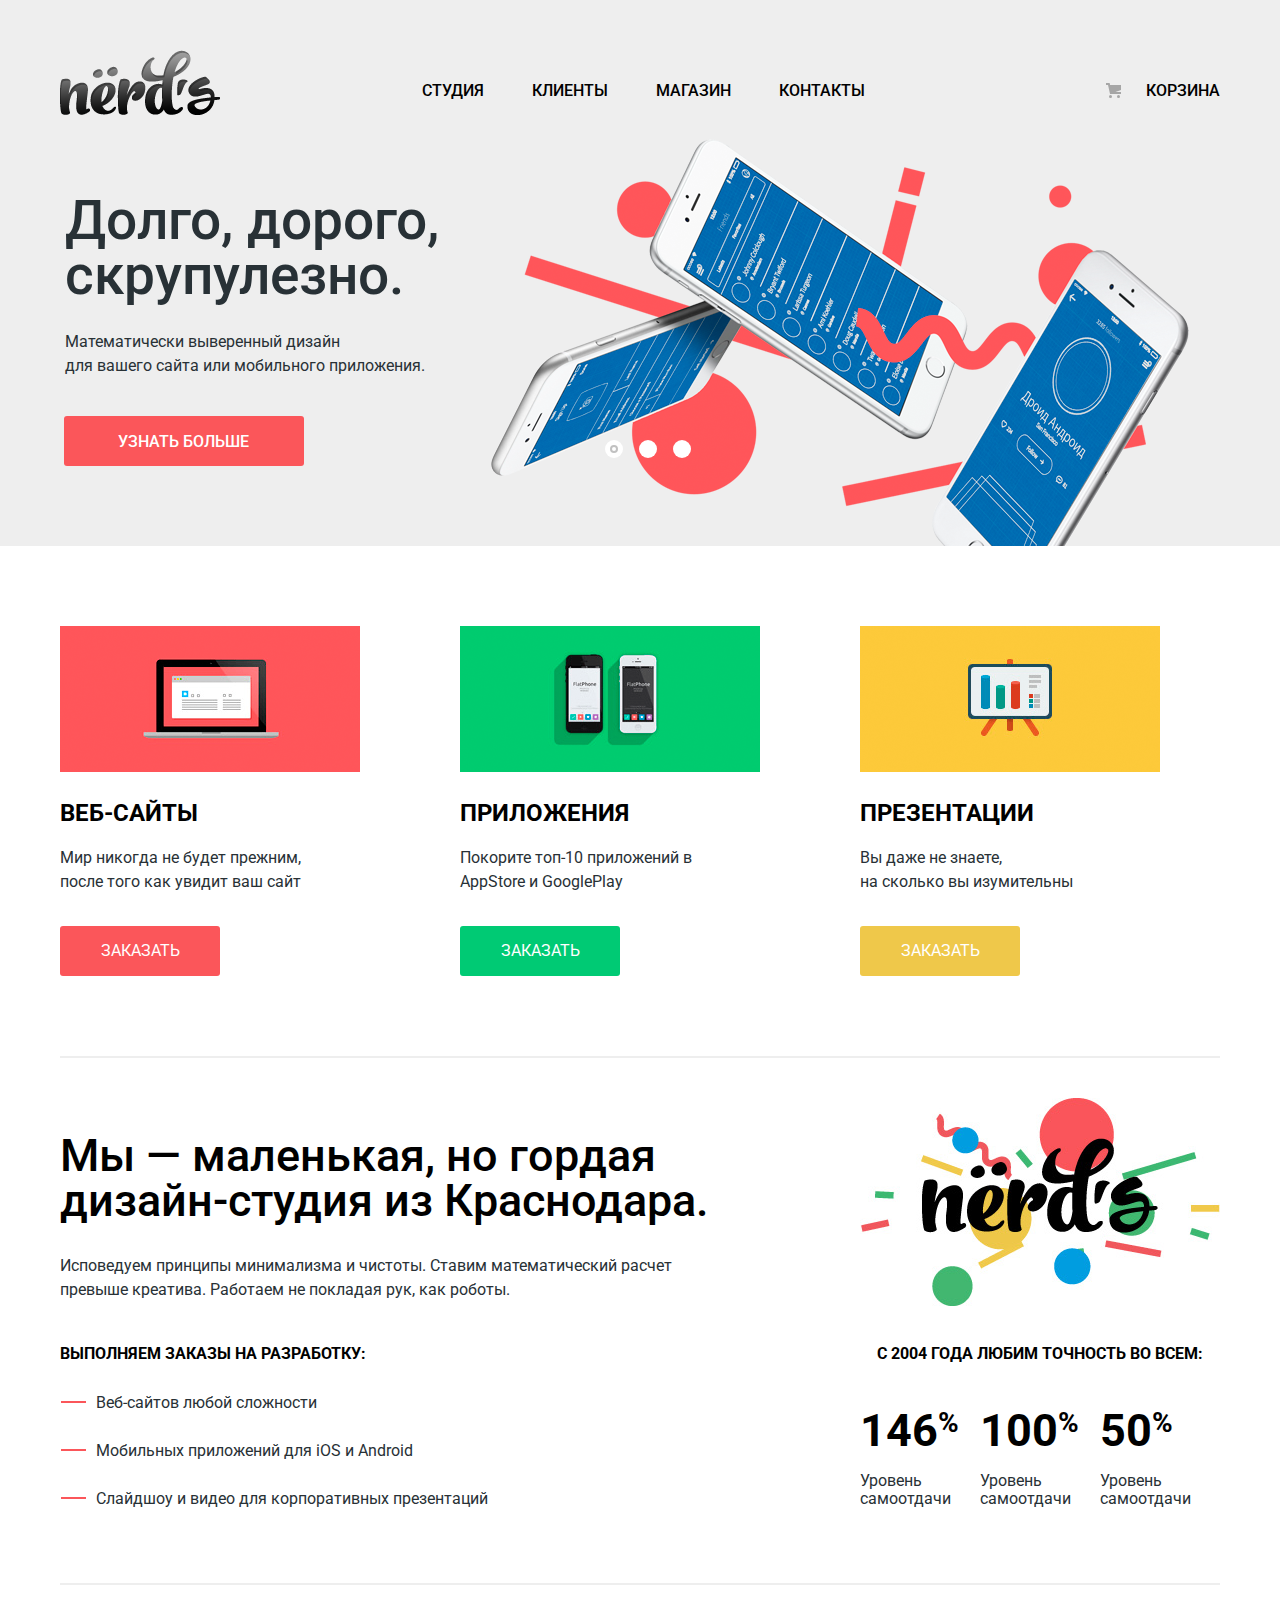
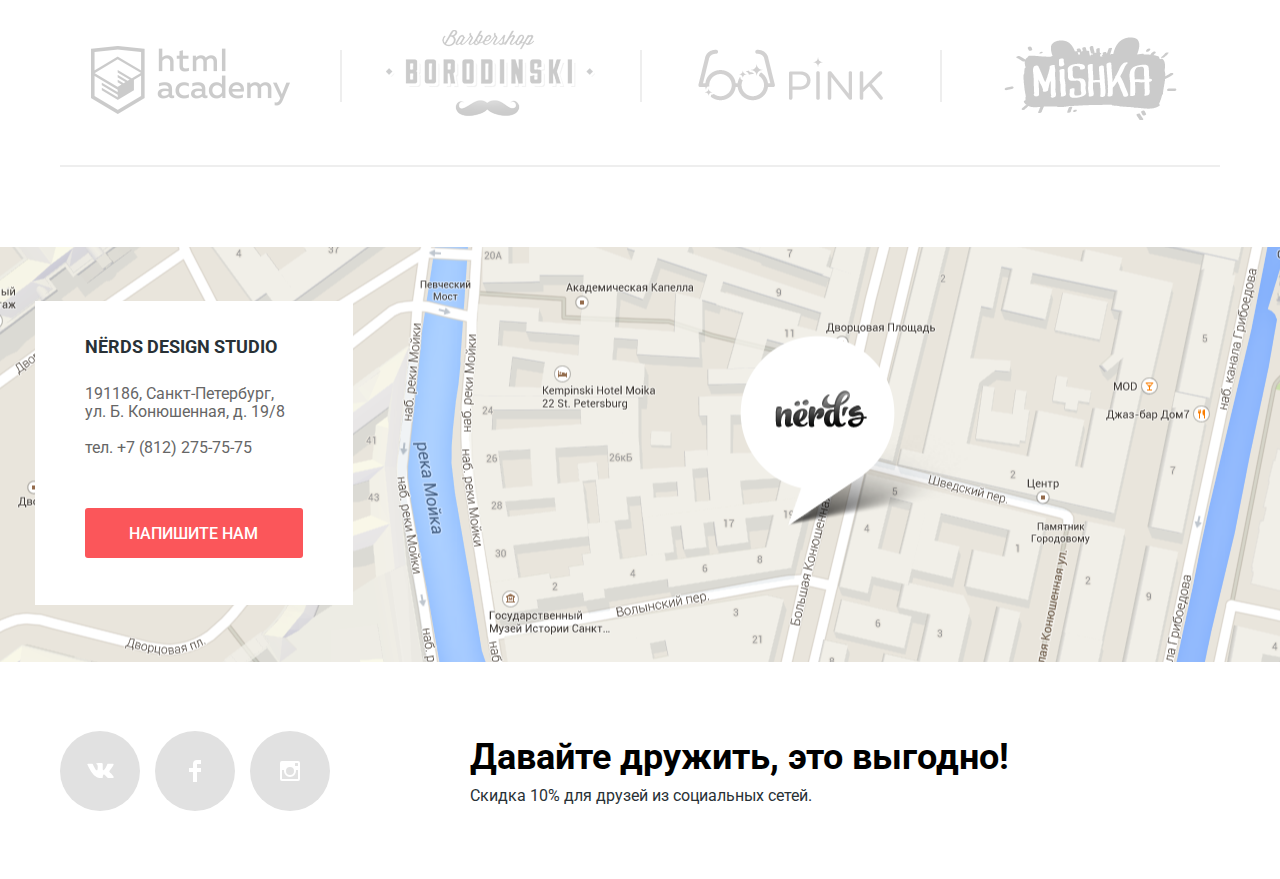
==== index.html @ 7fb4947f "Fix v32" ====
<!DOCTYPE html>
<html lang="ru">
	<head>
		<meta charset="utf-8">
		<title>HTML Academy: Проект Нёрдс</title>
		<link href="https://fonts.googleapis.com/css?family=Roboto:400,500,700" rel="stylesheet">
		<link rel="stylesheet" href="css/normalize.css">
		<link rel="stylesheet" href="css/styles.css">
	</head>
	<body>
	<header class="main-header">
		<div class="container">
			<nav class="main-navigation">
				<a class="logo" href="#">
					<img src="img/logo.png" width="160" height="65" alt="Логотип магазина Нёрдс">
				</a>
				<ul class="site-navigation">
					<li><a href="#">Студия</a></li>
					<li><a href="#">Клиенты</a></li>
					<li><a href="catalog.html">Магазин</a></li>
					<li><a href="#">Контакты</a></li>
				</ul>
				<ul class="user-navigation">
					<li class="cart-link">
						<a class="cart-link" href="cart.html">Корзина</a>
					</li>
				</ul>
			</nav>
			<div class="slider">
				<h2 class="visually-hidden">Преимущества</h2>
				<input class="visually-hidden product--1" type="radio" id="product-1" name="toggle" checked>
				<input class="visually-hidden product--2" type="radio" id="product-2" name="toggle">
				<input class="visually-hidden product--3" type="radio" id="product-3" name="toggle">
				<div class="slider-controls">
					<label class="slider-controls-item slider-controls-item--1" for="product-1">Первый</label>
					<label class="slider-controls-item slider-controls-item--2" for="product-2">Второй</label>
					<label class="slider-controls-item slider-controls-item--3" for="product-3">Третий</label>
				</div>
				<ul class="slider-list">
					<li class="slider-item">
						<h3>Долго, дорого,<br> скрупулезно.</h3>
						<p>Математически выверенный дизайн<br> для вашего сайта или мобильного приложения.</p>
						<a class="slider-item-button" href="#">Узнать больше</a>
					</li>
					<li class="slider-item">
						<h3>Любим математику как никто другой</h3>
						<p>Никакого креатива, только математические формулы для расчета идеальных пропорций.</p>
						<a class="slider-item-button" href="#">Узнать больше</a>
					</li>
					<li class="slider-item">
						<h3>Только ночь,<br> только хардкор</h3>
						<p>Работать днем, как все? Мы против этого.<br> Ближе к полуночи работа только начинается.</p>
						<a class="slider-item-button" href="#">Узнать больше</a>
					</li>
				</ul>  
			</div>
		</div>
	</header>
	<main>
		<div class="features">
			<div class="container">
				<div class="features-list">
					<img src="img/illustration-1.png" width="300" height="146" alt="Веб-Сайты">
					<h3>Веб-Сайты</h3>
					<p>Мир никогда не будет прежним,<br>после того как увидит ваш сайт</p>
					<button class="web-site-button">Заказать</button>
				</div>
				<div class="features-list">
					<img src="img/illustration-2.png" width="300" height="146" alt="Приложения">
					<h3>Приложения</h3>
					<p>Покорите топ-10 приложений в<br>AppStore и GooglePlay</p>
					<button class="application-button">Заказать</button>
				</div>
				<div class="features-list">
					<img src="img/illustration-3.png" width="300" height="146" alt="Презентации">
					<h3>Презентации</h3>
					<p>Вы даже не знаете,<br>на сколько вы изумительны</p>
					<button class="presentation-button">Заказать</button>
				</div>
			</div>
		</div>
		<div class="studio">
			<div class="container">
				<div class="studio-features-list column-left">
					<h2 class="features-header">Мы 	&mdash; маленькая, но гордая дизайн-студия из Краснодара.</h2>
					<p>Исповедуем принципы минимализма и чистоты. Ставим математический расчет превыше креатива. Работаем не покладая рук, как роботы.</p>
					<h5>Выполняем заказы на разработку:</h5>
					<ul>
            <li>Веб-сайтов любой сложности</li>
            <li>Мобильных приложений для iOS и Android</li>
            <li>Слайдшоу и видео для корпоративных презентаций</li>
          </ul>
				</div>
				<div class="studio-features-list column-right">
					<img src="img/nerds-illustration.png" width="360" height="208" alt="Nerds">
					<b class="subtitle">С 2004 года любим точность во всем:</b>
					<div class="statistics">
						<div class="statistics-column">
							<span class="percent">146<sup>%</sup></span>
							<p>Уровень самоотдачи</p>
						</div>
						<div class="statistics-column">
							<span class="percent">100<sup>%</sup></span>
							<p>Уровень самоотдачи</p>
						</div>
						<div class="statistics-column">
							<span class="percent">50<sup>%</sup></span>
							<p>Уровень самоотдачи</p>
						</div>
					</div>
				</div>
				<div class="gallary-item">
					<a href="https://htmlacademy.ru/">
						<img src="img/htmlacademy.png" width="199" height="90" alt="HTML academy">
					</a>
					<a href="#">
						<img src="img/barbershop.png" width="209" height="90" alt="Barbershop">
					</a>
					<a href="#">
						<img src="img/pink.png" width="185" height="90" alt="Pink">
					</a>
					<a href="#">
						<img src="img/mishka.png" width="173" height="90" alt="Mishka">
					</a>
				</div>
			</div>
		</div>
		<div class="contacts">
			<script type="text/javascript" charset="utf-8" async src="https://api-maps.yandex.ru/services/constructor/1.0/js/?sid=lVzua_i5UKK4bSViqxrnRqokc0dyRSr1&amp;width=100%25&amp;height=415&amp;lang=ru_RU&amp;sourceType=constructor&amp;scroll=true"></script>
			<div class="contianer">
				<div class="contacts-info">
					<h2 class="visually-hidden">Наши Контакты</h2>
					<h4>NЁRDS DESIGN STUDIO</h4>
					<p>191186, Санкт-Петербург,<br>
					ул. Б. Конюшенная, д. 19/8</p>
					<p><a href="tel:78122757575">тел. +7 (812) 275-75-75</a></p>
					<button class="button-send">Напишите нам</button>
				</div>
			</div>
		</div>
	</main>
	<footer class="main-footer">
		<div class="container">
			<div class="social-block">
				<ul class="social-buttons">
					<li class="vkontakte">
						<a class="button" href="https://www.vk.com">
							<span class="visually-hidden">ВКонтакте</span>
							<svg xmlns="http://www.w3.org/2000/svg" width="27" height="15" viewBox="0 0 26.14 14.91">
								<path d="M26 13.47l-.09-.17a13.55 13.55 0 0 0-2.6-3q-.87-.83-1.1-1.12A1 1 0 0 1 22 8a10.27 10.27 0 0 1 1.22-1.78l.88-1.16q2.35-3.13 2-4L26 .94a.8.8 0 0 0-.4-.22 2.14 2.14 0 0 0-.87 0h-3.92a.51.51 0 0 0-.27 0h-.3a.6.6 0 0 0-.15.14.93.93 0 0 0-.14.24 22.22 22.22 0 0 1-1.46 3.06q-.5.84-.93 1.46a7 7 0 0 1-.71.91 4.94 4.94 0 0 1-.52.47q-.23.18-.35.15l-.23-.05a.9.9 0 0 1-.31-.33 1.49 1.49 0 0 1-.16-.53v-.55-.65-.57-1.12-1-.75a3.14 3.14 0 0 0 0-.62 2.12 2.12 0 0 0-.14-.44.73.73 0 0 0-.28-.33 1.57 1.57 0 0 0-.46-.18A9 9 0 0 0 12.57 0a8.93 8.93 0 0 0-3.25.33 1.83 1.83 0 0 0-.52.41q-.25.3-.07.33a1.67 1.67 0 0 1 1.16.59l.08.16a2.6 2.6 0 0 1 .19.63 6.32 6.32 0 0 1 .12 1 10.59 10.59 0 0 1 0 1.7q-.07.71-.13 1.1a2.21 2.21 0 0 1-.18.64 2.69 2.69 0 0 1-.16.3l-.07.07a1 1 0 0 1-.37.07.86.86 0 0 1-.46-.19 3.27 3.27 0 0 1-.56-.52 7 7 0 0 1-.66-.93q-.37-.6-.76-1.42l-.22-.39q-.2-.38-.56-1.11t-.62-1.43A.9.9 0 0 0 5.2.9h-.07a.93.93 0 0 0-.22-.16A1.44 1.44 0 0 0 4.6.65L.87.68A1 1 0 0 0 .1.94L0 1a.44.44 0 0 0 0 .22 1.08 1.08 0 0 0 .08.37Q.9 3.53 1.86 5.31t1.66 2.87Q4.23 9.27 5 10.24t1 1.24l.37.41.34.33a8.06 8.06 0 0 0 1 .78 16.34 16.34 0 0 0 1.4.9 7.6 7.6 0 0 0 1.79.72 6.19 6.19 0 0 0 2 .22h1.57a1.08 1.08 0 0 0 .72-.3l.05-.07a.9.9 0 0 0 .1-.25 1.38 1.38 0 0 0 0-.37 4.48 4.48 0 0 1 .09-1.05 2.77 2.77 0 0 1 .23-.71 1.74 1.74 0 0 1 .29-.4 1.19 1.19 0 0 1 .23-.2h.11a.86.86 0 0 1 .77.21 4.52 4.52 0 0 1 .83.79q.39.47.93 1.05a6.41 6.41 0 0 0 1 .87l.27.16a3.31 3.31 0 0 0 .71.3 1.53 1.53 0 0 0 .76.07l3.48-.05a1.58 1.58 0 0 0 .8-.17.68.68 0 0 0 .34-.37 1.06 1.06 0 0 0 0-.46 1.71 1.71 0 0 0-.1-.36z" fill="#fff">
								</path>
							</svg>
						</a>
					</li>
					<li class="facebook">
						<a class="button" href="https://www.facebook.com">
							<span class="visually-hidden">Фейсбук</span>
							<svg xmlns="http://www.w3.org/2000/svg" width="12" height="22" viewBox="0 0 12 22">
								<path fill="#FFF" d="M12 4V0H8a4 4 0 0 0-4 4v4H0v4h4v10h4V12h4V8H8V4h4z"/>
							</svg>
						</a>
					</li>
					<li class="instagram">
						<a class="button" href="https://www.instagram.com">
							<span class="visually-hidden">Instagram</span>
							<svg xmlns="http://www.w3.org/2000/svg" width="20" height="20" viewBox="0 0 20 20">
								<path d="M18 0H2a2 2 0 0 0-2 2v16a2 2 0 0 0 2 2h16a2 2 0 0 0 2-2V2a2 2 0 0 0-2-2zm-8 6a4 4 0 1 1-4 4 4 4 0 0 1 4-4zM2.5 18a.47.47 0 0 1-.5-.5V9h2.1a3.4 3.4 0 0 0-.1 1 6 6 0 1 0 12 0 3.4 3.4 0 0 0-.1-1H18v8.5a.47.47 0 0 1-.5.5zM18 4.5a.47.47 0 0 1-.5.5h-2a.47.47 0 0 1-.5-.5v-2a.47.47 0 0 1 .5-.5h2a.47.47 0 0 1 .5.5z" fill="#fff">
								</path>
							</svg>
						</a>
					</li>
				</ul>
				<div class="social-description">
					<p class="friendship">Давайте дружить, это выгодно!</p>
					<p class="discount">Скидка 10% для друзей из социальных сетей.</p>
				</div>
			</div>
		</div>	
	</footer>

	<div class="modal-post">
		<h2 class="modal-feedback-title">Напишите нам</h2>
		<form class="modal-post-form" method="post" action="#">
			<div class="modal-post-input">
				<label>
					<span class="modal-post-label">Ваше Имя:</span>
					<input type="text" id="username" name="username" placeholder="Имя Фамилия">
				</label>
			</div>
			<div class="modal-post-input">
				<label>
					<span class="modal-post-label">Ваш e-mail:</span>
					<input type="email" id="email" name="email" placeholder="email@example.com">
				</label>
			</div>
			<div class="modal-textarea">
				<label>
					<span class="modal-post-label">Текст письма:</span>
					<textarea name="massage" id="massage" cols="30" rows="10" placeholder="В свободной форме"></textarea>
				</label>
			</div>
			<input type="submit" name="button-send" class="button-send" value="Отправить">
		</form>
		<button class="modal-close" type="button" name="button-close-modal" title="Закрыть">Закрыть</button>
	</div>
	<script src="js/modal-post.js"></script>
	</body>
</html>
---- css/styles.css ----
/* Проект Нёрды */

* {
	padding: 0;
	margin: 0;
}

body {
	min-width: 1200px;
	padding: 0;
	
	font-size: 16px;
	line-height: 24px;
	color: #283136;
	font-weight: 400;
	font-family: 'Roboto', Verdana, sans-serif;
}

.container {
	width: 1160px;
	margin: 0 auto;
}

.clearfix::after {
	content:"";
	display:table;
	clear:both
}

/* HEADER */

.main-header {
	width: 100%;
	padding-top: 50px;
	background-color: #eeeeee;
}

.main-navigation {
	display:flex;
	justify-content: space-between;
	flex-wrap: wrap;
	margin: 0; 
}

.site-navigation {
	display: flex;
	list-style-type: none;
	padding: 0;
	margin: 26px 0 0 0;
	width: 440px;
	min-height: 13px;
}

.site-navigation li {
	display: inline-block;
  vertical-align: top;

  margin-right: 48px;
  padding: 0;
  padding-bottom: 3px;
  white-space: nowrap;
    
  position: relative;
}

.user-navigation {
	position: relative;
	list-style-type: none;
	max-width: 160px;
	padding: 0;
	margin: 26px 0 3px 0;
}

.site-navigation a,
.user-navigation a {
	padding:0;
	margin:0;
	text-decoration: none;
	text-transform: uppercase;
	font-size: 16px;
	line-height: 30px;
	font-weight: 500;
	color: black;
	display: block;
	height: 33px;
}

.user-navigation a {
	padding-left: 82px;
}

.user-navigation::before {
	content: "";
	width: 15px;
	height: 15px;
	position: absolute;
	background: url("../img/cart-icon.svg") no-repeat;
	top: 7px;
	left:42px;
}

.main-header img:hover {
	opacity: 0.8;
}

.main-header img:active {
	opacity: 0.3;
}

.site-navigation a:focus,
.user-navigation a:focus,
.site-navigation a:hover,
.user-navigation a:hover {
	color: #fb565a;
}
.site-navigation a:active,
.user-navigation a:active {
	text-decoration: none;
	color: #a6a6a6;
}
.menu-active.active a {
	border-bottom: 2px solid #fb565a;
}

/* HEADER END */

/* SLIDER */

a {
	text-decoration: none;
}

.visually-hidden {
	position: absolute;
	width: 1px;
	height: 1px;
	clip: rect(0, 0, 0, 0);
}

/*
.main-header {
	height: 50px;
}
*/

.slider {
	clear: both;
	width: 1160px;
	margin: 0 auto;
	position: relative;
}

.slider-controls {
	position: absolute;
	bottom: 96px;
	width: 240px;
	height: 18px;
	left: 50%;
	margin-left: -112px; /* В макете управление сделано ровно по центру, но если здесь выравнивать при помощи "margin-left: половина ширины", то оно не по центру получается. */
	text-align: center;
	z-index: 100;
	font-size: 0;
}

.slider-controls label {
	position: relative;
	display: inline-block;
	width: 18px;
	height: 18px;
	padding: 8px;
	
	border-radius: 50%;
	cursor: pointer;
}

.slider-controls label::after {
	content: "";
	position: absolute;
	top: 8px;
	left: 8px;
	z-index: 1;
	width: 18px;
	height: 18px;
	background: #ffffff;
	border-radius: 50%;
}

.slider-list {
	list-style: none;
}

.slider-item {
	width: 100%;
	height: 100%;
	display: none;
	margin: 0;
	padding: 0;
	padding-top: 48px;
}

.slider-item:nth-child(1) {
	background-image: url("../img/slide1.png");
	background-color: #eeeeee;
	background-repeat: no-repeat;
	background-position: 431px 17px;
}

.slider-item:nth-child(2) {
	background-image: url("../img/slide2.png");
	background-color: #eeeeee;
	background-repeat: no-repeat;
	background-position: 496px 0;
}

.slider-item:nth-child(3) {
	background-image: url("../img/slide3.png");
	background-color: #eeeeee;
	background-repeat: no-repeat;
	background-position: 401px 18px;
}

.product--1:checked ~ .slider-list .slider-item:nth-child(1) {
	display: block;
}

.product--2:checked ~ .slider-list .slider-item:nth-child(2) {
	display: block;
}

.product--3:checked ~ .slider-list .slider-item:nth-child(3) {
	display: block;
}

.product--1:checked ~ .slider-controls .slider-controls-item--1::before,
.product--2:checked ~ .slider-controls .slider-controls-item--2::before,
.product--3:checked ~ .slider-controls .slider-controls-item--3::before {
	content: "";
	position: absolute;
	left: 50%;
	top: 50%;
	z-index: 2;
	width: 4px;
	height: 4px;
	margin: -4px;
	background-color: inherit;
	border: 2px solid #c1c1c1;
	border-radius: 50%;
}

.slider-item h3 {
	max-width: 600px;
	min-height: 50px;
	margin: 0;
	padding-top: 23px;
	padding-left: 5px;
	font-size: 55px;
	line-height: 55px;
	font-weight: 500;
}

.slider-item p {
	max-width: 430px;
	margin: 0;
	padding-top: 27px;
	padding-left: 5px;
}

.slider-item-button {
	display: inline-block;
	margin-top: 38px;
	margin-left: 4px;
	margin-bottom: 80px;
	padding:17px 55px 15px 54px;
	border-radius: 3px;
	text-decoration: none;
	font-size: 16px;
	line-height: 18px;
	font-weight: 500;
	color: white;
	text-transform: uppercase;
	background-color: #fb565a;
}

.slider-item-button:hover,
.slider-item-button:focus {
	background-color: #e74246;
}

.slider-item-button:active {
	background-color: #d7373b;
	color: rgba(255, 255, 255, 0.3);
	box-shadow: 0 3px rgba(0, 0, 0, 0.1) inset;
}

/* SLIDER END */

/* CONTENT*/

.features {
	display: flex;
	margin-bottom: 40px;
	margin-top: 80px;
}

.features-header {
	margin-bottom: 31px;
		
	font-size: 45px;
	line-height: 45px;
	font-weight: 500;
	color: #000000;
}

.features .container {
	padding: 0;
	border-bottom: solid 2px #eeeeee;
}

.features-list {
	width: 300px;
	float: left;
	margin-right: 100px;
}

/* TEST */

.features-list:nth-child(3) {
	margin-right: 0;
}

.features-list img {
	margin-bottom: 19px;
}

.features-list h3 {
	padding: 0;
	margin: 0;
	text-transform: uppercase;
	color: #000000;
	font-size: 24px;
	line-height: 30px;
	margin-bottom: 18px;
}

.features-list p {
	margin-bottom: 31px;
}

.web-site-button {
	display: block;
	width: 160px;
	min-height: 50px;
	margin-top: 32px;
	margin-bottom: 80px;
	padding: 13px 0;
	font-size: 16px;
	line-height: 18px;
	color: #ffffff;
	text-transform: uppercase;
	text-align: center;
	text-decoration: none;
	background-color: #fb565a;
	border-radius: 3px;
	border: none;
}

.web-site-button,
.application-button,
.presentation-button {
	cursor: pointer;
}

.web-site-button:hover,
.web-site-button:focus {
	background-color: #e74246;
}

.web-site-button:active {
	background-color: #d7373b;
	color: rgba(255, 255, 255, 0.3);
	box-shadow: inset 0 3px 0 0 #c13135;
}

.application-button {
	display: block;
	width: 160px;
	min-height: 50px;
	margin-top: 32px;
	margin-bottom: 80px;
	padding: 13px 0;
	font-size: 16px;
	line-height: 18px;
	color: #ffffff;
	text-transform: uppercase;
	text-align: center;
	text-decoration: none;
	background-color: #00ca74;
	border-radius: 3px;
	border: none;
}

.application-button:hover,
.application-button:focus {
	background-color:#00bc6c;
}

.application-button:active {
	background-color: #00aa62;
	box-shadow: inset 0 3px 0 0 #009958;
}

.presentation-button {
	display: block;
	width: 160px;
	min-height: 50px;
	margin-top: 32px;
	margin-bottom: 80px;
	padding: 13px 0;
	font-size: 16px;
	line-height: 18px;
	color: #ffffff;
	text-transform: uppercase;
	text-align: center;
	text-decoration: none;
	background-color: #efc84a;
	border-radius: 3px;
	border: none;
}

.presentation-button:hover,
.presentation-button:focus {
	background-color: #eab534;
}

.presentation-button:active {
	background-color: #e5a722;
	box-shadow: inset 0 3px 0 0 #ce961f;
}

/* TABLE CONTENT */

.column-left {
	width: 700px;
	float: left;
	margin-top: 35px;
}

.column-right {
	width: 360px;
	float: right;
	margin-bottom: 75px;
	min-height: 410px;
}

.column-left p {
	width: 680px;
}

.studio-features-list p {
	margin-bottom: 40px;
}

.studio-features-list h5 {
	margin-bottom: 25px;
	font-weight: bold;
	text-transform: uppercase;
	font-size: 16px;
	line-height: 24px;
	color: #000000;
}

.studio-features-list ul {
	list-style: none;
	margin: 0;
	padding: 0;
}

.studio-features-list li {
	padding-left: 36px;
	margin-bottom: 24px;
		
	position: relative;
}

.studio-features-list li:last-child {
	margin-bottom: 0;
}

.studio-features-list li::before {
	content: "";
	width: 25px;
	height: 2px;
	background-color: #fb565a;

	position: absolute;
	top: 10px;
	left: 1px;
}

.studio-features-list img {
	margin-bottom: 29px;
}

.statistics-column {
	float: left;
	width: 100px;
	margin-right: 20px;
}

.statistics-column:last-child {
	width: 105px;
	margin-right: 0px;
}

.gallary-content {
	display: flex;
	justify-content: space-between;
	align-items: flex-start;
	margin: 0;
	padding: 0;
	padding-right: 43px;
	padding-left: 31px;
	border-bottom: 2px solid #eeeeee;
	margin-bottom: 80px;
}

.studio-features-list .subtitle {
	display: block;
	text-align: center;
		
	font-weight: 700;
	text-transform: uppercase;
	margin-bottom: 30px;
	color: #000000;
}

.studio-features-list .percent {
	font-size: 45px;
	line-height: 70px;
	font-weight: 700;
	color: #000000;
}

.percent sup {
	font-size: 28px;
	line-height: 30px;
}

.gallary-item {
	margin: 0;
	font-size: 0;
	position: relative;
}

.statistics-column p {
	margin: 0;
	margin-top: 6px;
	line-height: 18px;
}

.gallary-item {
  clear: both;
  margin-bottom: 80px;
  border-top: solid 2px #eeeeee;
  border-bottom: solid 2px #eeeeee;
  font-size: 0;
	
  position: relative;
}

.gallary-item a {
  display: inline-block;
  vertical-align: middle;

  width: 100%;
  max-width: 260px;
  margin: 0 20px;

  line-height: 180px;
  text-align: center;
	
  position: relative;
}

.gallary-item img {
  vertical-align: middle;
  opacity: 0.2;
  cursor: pointer;
}

.gallary-item img:hover {
  opacity: 1;
}

.gallary-item img:active {
  opacity: 0.1;
}

.gallary-item a:first-child {
  margin-left: 0
}

.gallary-item a:last-child {
  margin-right: 0
}

.gallary-item a::after {
  content: "";
  width: 2px;
  height: 52px;
  background-color: #eeeeee;

  position: absolute;
  top: 65px;
  left: 280px;
}

.gallary-item a:last-child::after {
  display: none;
}


/* CONTENT END */

/* FOOTER */

.contacts {
	display: flex;
	flex-direction: column;
	align-items: center;
	position: relative;
	height: 415px;
	background: url("../img/map-marker.png");
	background-color: #edebe4;
	background-repeat: no-repeat;
	background-position: center;
}

.contacts-info {
	position: absolute;
	background-color: white;
	top: 54px;
	left: 35px;
	padding-left: 50px;
	padding-top: 31px;
	padding-right: 50px;
}

.contacts-info h4 {
	margin: 0;
  margin-bottom: 23px;
  padding: 0;
  font-size: 18px;
  line-height: 30px;
  font-weight: 700;
  text-transform: uppercase;
}

.contacts-info p {
  line-height: 18px;
  color: #666666;
	
  margin: 0;
  margin-bottom: 18px;
	padding: 0;
	text-decoration: none;
}

.contacts-info a {
	text-decoration: none;
	color: #666666;
}

.button-send {
	display: inline-block;
	padding-left: 44px;
	padding-right: 45px;
	margin-top: 33px;
	padding-top: 17px;
	padding-bottom: 15px;
	margin-bottom: 47px;
	border-radius: 3px;
	border: 0;
	text-decoration: none;
	font-size: 16px;
	line-height: 18px;
	font-weight: 500;
	color: white;
	text-transform: uppercase;
	background-color: #fb565a;
	cursor: pointer;
}

.contacts-info .button-send:hover {
	background-color: #e74246;
}

.social-block {
	display: flex;
	align-items: center;
	width: 1160px;
	min-height: 217px;
}

.social-buttons {
	display: flex;
	justify-content: space-between;
	list-style-type: none;
	width: 270px;
	padding: 0;
	margin: 0;
}

.vkontakte,
.facebook,
.instagram {
	width: 80px;
	height: 80px;
}

.vkontakte a:hover,
.facebook a:hover,
.instagram a:hover {
	background-color: #fb565a;
}

.social-buttons a {
	display: flex;
	align-items: center;
	justify-content: center;
	padding: 0;
	margin: 0;
	width: 80px;
	height: 80px;
	margin-right: 14px;
	background-color: #e1e1e1;
	border-radius: 50%;
}

.social-description {
	margin-left: 140px;
}

.social-button:active li {
	opacity: 0.3;
}

.friendship {
	margin: 0;
	margin-top: 5px;
	font-size: 36px;
	line-height: 36px;
	font-weight: 700;
	color:black;
}

.discount {
	margin-top: 10px;
	line-height: 22px;
}

/* FOOTER END */

/* CTALOG */

.header {
	display: flex;
	justify-content: center;
	width: 100%;
	background-color: #eeeeee;
}

.header h1 {
	display: block;
	background-color: #eeeeee;
	font-size: 55px;
	font-weight: 500;
	line-height: 55px;
	color: black;
	margin-top: 71px;
	margin-bottom: 108px;
	padding: 0;
	width: 960px;
	text-align: center;
}

.catalog-columns {
	display: flex;
	justify-content: space-between;
}

.filters {
	margin: 0;
	padding: 0;
}

.filters legend {
	font-size: 18px;
	line-height: 30px;
	text-transform: uppercase;
	font-weight: 700;
}

.filters ul {
	padding: 0;
	margin: 0;
	list-style: none;
	line-height: 20px;
}

.filter-item {
	margin: 0;
	padding: 0;
	border: none;
	width: 260px;
	margin-top: 60px;
	margin-bottom: 62px; 
}

.range-filter {
	width: 260px;
	margin-top: 57px;
}

.range-controls {
	position: relative;
	height: 41px;
	margin-bottom: 15px;
	padding-top: 39px;
	padding-right: 20px;
	padding-left: 20px;
	background-color: #f1f1f1;
	border-radius: 5px;
}

.range-controls .scale {
	height: 2px;
	background: #d7dcde;
}

.range-controls .bar {
	width: 70%;
	height: 2px;
	background: #00ca74;
}

.range-controls .toggle {
	position: absolute;
	top: 31px;
	left: 0;
	width: 4px;
	height: 4px;
	padding: 0;
	border: 8px solid #ffffff;
	background-color: #ababab;
	box-shadow: 0 2px 1px 0 #cfcfcf;
	border-radius: 50%;
	cursor: pointer;
}

.range-controls .toggle-min {
	left: 18px;
}

.range-controls .toggle-max {
	left: 160px;
}

.price-controls {
	font-size: 0;
}

.price-controls label {
	display: inline-block;
	width: 50%;
	font-size: 16px;
	text-transform: uppercase;
}

.price-controls input {
	width: 60px;
	padding: 8px 10px;
	margin-left: 10px;
	font-family: Roboto, Arial, sans-serif;
	font-size: 16px;
	text-align: center;
	color: #283136;
	border: none;
	border-radius: 5px;
	background: #f1f1f1;
}

.max-price {
	text-align: right;
}

/* FILTERS */

.filter-fieldset {
	border: 0;
}

.filter-fieldset li:last-of-type {
	margin-bottom: 41px;
}

.filter-fieldset ul {
	padding: 0;
	margin: 0;
}

.filter-fieldset li {
	display: block;
	color: #283136;
	font-size: 16px;
	line-height: 20px;
	margin-top: 15px;
	padding-bottom: 5px;
	position: relative;
}

.filter-fieldset label {
	padding-left: 38px;
	cursor: pointer;
}

.filter-fieldset label::before,
.filter-fieldset label::after {
	opacity: 0.4;
}

.filter-input-radio + label::before {
	content: "";
	position: absolute;
	width: 25px;
	height: 25px;
	background: url(../img/radio-off.svg) no-repeat;
	left: 0px;
	top: 0px;
}
.filter-input-radio:checked + label::after {
	content: "";
	position: absolute;
	width: 25px;
	height: 25px;
	background: url(../img/radio-on.svg) no-repeat;
	left: 0px;
}

.filter-input-checkbox + label::before {
	content: "";
	position: absolute;
	width: 25px;
	height: 25px;
	background: url(../img/checkbox-off.svg) no-repeat;
	left: 0px;
	top: 0px;
}
.filter-input-checkbox:checked + label::after {
	content: "";
	position: absolute;
	width: 25px;
	height: 25px;
	background: url(../img/checkbox-on.svg) no-repeat;
	left: 0px;
	top: 0px;
}

.filter-input-checkbox:focus + label,
.filter-input-radio:focus + label,
.filter-input-checkbox:focus + label::before,
.filter-input-radio:focus + label::before,
.filter-input-checkbox:focus + label::after,
.filter-input-radio:focus + label::after,
.filter-fieldset label:hover,
.filter-fieldset label:hover::before,
.filter-fieldset label:hover::after {
	opacity: 1;
	color: black;
}
.checkbox-button:disabled + label,
.checkbox-button:disabled + label::before,
.checkbox-button:disabled+label::after,
.radio-button:disabled + label,
.radio-button:disabled + label::before,
.radio-button:disabled + label::after {
	opacity: 0.3;
}

.filter-descending::before {
	content: "";
	position: absolute;
	width: 15px;
	height: 15px;
	top: 5px;
	background: url(../img/icon-down-dir.svg) no-repeat;
}

.form-btn {
	display: inline-block;
	margin: 0;
	padding: 0;
	width: 260px;
	height: 50px;
	margin-left: 15px; 
	font-size: 16px;
	line-height: 18px;
	font-weight: 500;
	text-transform: uppercase;
	background-color: #eeeeee;
	box-shadow: none;
	color: black;
	border: none;
	cursor: pointer; 
}

.form-btn:hover,
.form-btn:focus {
	background-color: #dfdfdf
}

.filter {
	width: 360px;
	display:flex;
	margin: 0;
	padding: 0;
	list-style-type: none;
	margin-top: -2px;
}

.sort-filter {
	font-size: 18px;
	line-height: 18px;
	font-weight: 700;
	color: black;
	text-transform: uppercase;
	padding: 0;
	margin:0;
}

.filter a {
	color:black;
	text-decoration: none;
	font-size: 14px;
	line-height: 18px;
	text-transform: uppercase;
	opacity: 0.3;
}

.filter li {
	margin-right: 25px;
}

.filter .filter-descending {
	margin-right: 15px;
	margin-left: 25px;
}

.filter .filter-ascending {
	margin-right: 0;
}

.filter a:hover,
.filter a:focus {
	opacity: 0.6;
}

.filter a:active,
.filter .active {
	opacity: 1;
}

.filters-block {
	display: flex;
	justify-content: space-between;
}

.sorting-switch-block {
	padding-left: 32px;
}

.sorting-switch {
	opacity: 0.2;
}

.sorting-switch:hover {
	opacity: 0.5;
}

.sorting-switch.current {
	opacity: 1.0;
}

.sorting-switch {
	padding-left: 15px;
}

/* CATALOG WRAPPER*/

.catalog-block {
	display: flex;
	justify-content: space-between;
}

.catalog-wrapper {
	display: flex;
	flex-direction: column;
	margin-top: 58px;
}

.catalog-item-list {
	display: flex;
	flex-wrap: wrap;
	padding: 0;
	margin: 0;
	width: 760px;
	justify-content: space-between;
	margin-bottom: 27px;
	margin-top: 53px;
}

.catalog-item {
	position: relative;
	margin: 0;
	padding: 0;
	margin-bottom: 60px;
	line-height: 0;
}

.catalog-item:nth-child(2n+1) {
	clear:both
}

.catalog-item::before {
	content: "";
	display: block;
	width: 360px;
	height: 40px;
	background: url(../img/browser.svg) no-repeat;
	opacity: 0.12;
}


.catalog-item:hover::before {
	opacity: 1;
}

.catalog-info {
	padding-top: 30px;
	background-color: #eee;
	text-align: center;
	position: absolute;
	bottom: 0;
	left: 0;
	width: 361px;
	min-height: 232px;
	display: none;
	opacity: 1;
}

.catalog-info h2 {
	display:inline-block;
	vertical-align:middle;
	padding:0;
	margin:0 0 15px;
	font-size:18px;
	line-height:30px;
	font-weight:700;
	text-transform:uppercase
}

.catalog-info a:first-child {
	text-decoration:none;
	color:#000
}

.catalog-info p {
	width:240px;
	margin:auto auto 32px;
	line-height:18px
}

.buy-item {
	display:inline-block;
	vertical-align:middle;
	width:200px;
	padding:16px 20px;
	margin-bottom:43px;
	border-radius:3px;
	background-color:#fb565a;
	font-size:16px;
	line-height:18px;
	ont-weight:500;
	color:#fff;
	text-align:center;
	text-transform:uppercase;
	text-decoration:none;
	box-sizing:border-box
}

.buy-item:hover {
	background-color: #e74246;
}
 
.catalog-item:hover .catalog-info {
	display:block
}

.catalog-info h3 {
	margin-bottom: 20px;
}

.pagination {
	display:flex;
	list-style-type: none;
	padding: 0;
	margin: 0;
	margin-bottom: 30px;
}

.pagination a {
	background-color: #eeeeee;
	color: black;
	font-size: 16px;
	line-height: 18px;
	font-weight: 500;
	text-transform: uppercase;
	border: none;
	box-shadow: none;
}

.pagination a:hover {
	background-color: #dfdfdf;
}

.pagination-list-item.active {
	color: black;
	font-size: 16px;
	line-height: 18px;
	font-weight: 500;
	width:44px;
	height: 44px;
	border: 3px solid #eeeeee;
}

.pagination-list-item a,
.pagination-list-item {
	display: flex;
	justify-content: center;
	align-items: center;
	width: 50px;
	height: 50px;
	border-radius: 3px;
	text-decoration: none;
	color: black;
	
}

.pagination-list-item {
	margin-right: 11px;
}

.pagination-item-text a {
	display: inline-flex;
	justify-content: center;
	align-items:center;
	margin-left: 155px;
	padding-left: 77px;
	padding-right: 77px;
	border-radius: 3px;
	text-decoration: none;
}

/* CATALOG END */


/* MODAL POPAP */

.modal-post {
	width: 760px;
	padding: 100px;
	padding-top: 67px;
	padding-bottom: 85px;
	background-color: #ffffff;
	color: #000000;
		
	box-shadow: 0 20px 40px 0 rgba(0, 0, 0, 0.75);
		
	position: fixed;
	z-index: 1000;
	bottom: 180px;
	left: 50%;
	margin-left: -480px;
		
	display: none;
}

.modal-close {
	width: 22px;
	height: 22px;
	padding: 0;
	margin: 0;
		
	border: 0;
	cursor: pointer;
		
	background-color: #ffffff;
	position: absolute;
	top: 78px;
	right: 90px;
		
	font-size: 0;
	opacity: 0.3;
	outline: none;
}

.modal-close::before,
.modal-close::after {
	content: "";
	width: 22px;
	height: 3px;
	background-color: #fb565a;
	border-radius: 1px;
		
	position: absolute;
	top: 10px;
	left: 0;
}

.modal-close::before {
	transform: rotate(45deg);
}

.modal-close::after {
	transform: rotate(-45deg);
}

.modal-close:hover {
	opacity: 1;
}

.modal-close:active {
	opacity: 0.1;
}

.modal-post h2 {
	font-size: 45px;
	line-height: 45px;
	font-weight: 500;
	margin: 0;
	margin-bottom: 40px;
		
	color: #000000;
}

.modal-post-form {
	font-size: 0;
}

.modal-post-input {
	display: inline-block;
	vertical-align: middle;
		
	margin-bottom: 33px;
}

.modal-post-input:first-child {
	margin-right: 40px;
}

.modal-textarea {
	margin: 0;
}

.modal-post-label {
	display: block;
	width: 160px;
	margin-bottom: 10px;
		
	font-size: 16px;
	line-height: 18px;
	font-weight: 700;
}

.modal-post-form input[type="text"],
.modal-post-form input[type="email"],
.modal-post-form textarea {
	font-size: 16px;
	line-height: 18px;
	font-weight: 400;
	color: rgba(68, 68, 68, 0.5);
	font-family: 'Roboto', Verdana, sans-serif;
		
	background-color: #ffffff;
	border-radius: 3px;
	border: 2px solid #d7dcde;
	outline: none;
		
	width: 100%;
	padding: 14px;
	box-sizing: border-box;
}

.modal-post-form textarea {
	resize: none;

	padding: 10px;
	padding-left: 14px;
	padding-bottom: 12px;
	vertical-align: top;
}

.modal-post-form input[type="text"],
.modal-post-form input[type="email"] {
	width: 360px;
}

.modal-post-form input[type="text"]:hover,
.modal-post-form input[type="email"]:hover,
.modal-post-form textarea:hover {
	border: 2px solid #b4b9bb;
}

.modal-post-form input[type="text"]:focus,
.modal-post-form input[type="email"]:focus,
.modal-post-form textarea:focus {
	border: 2px solid #000000;
	color: #000000;
}

.modal-post-form input[type="text"]:invalid,
.modal-post-form input[type="email"]:invalid,
.modal-post-form textarea:invalid {
	border: 2px solid #e74246;
	color: #e74246;
}

.modal-feedback-show {
  display: block;
  -webkit-animation: feedback-appear 0.5s;
  animation: feedback-appear 0.5s;
}

.modal-feedback-error {
  -webkit-animation: feedback-error 0.3s;
  animation: feedback-error 0.3s;
}

@-webkit-keyframes feedback-error {
		0%, 100% {
			-webkit-transform: none;
			transform: none;
		}
		20%, 60% {
			-webkit-transform: rotate(0.5deg);
			transform: rotate(0.5deg);
		}
		40%, 80% {
			-webkit-transform: rotate(-0.5deg);
			transform: rotate(-0.5deg);
		}
}

@keyframes feedback-error {
		0%, 100% {
			-webkit-transform: none;
			transform: none;
		}
		20%, 60% {
			-webkit-transform: rotate(0.5deg);
			transform: rotate(0.5deg);
		}
		40%, 80% {
			-webkit-transform: rotate(-0.5deg);
			transform: rotate(-0.5deg);
		}
}

@-webkit-keyframes feedback-appear {
		0% {
			-webkit-transform: scale(0);
			transform: scale(0);
		}
		100%{
			-webkit-transform: scale(1);
			transform: scale(1);
		}
}

@keyframes feedback-appear {
		0% {
			-webkit-transform: scale(0);
			transform: scale(0);
		}
		100%{
			-webkit-transform: scale(1);
			transform: scale(1);
		}
}

/* MODAL POPAP END */
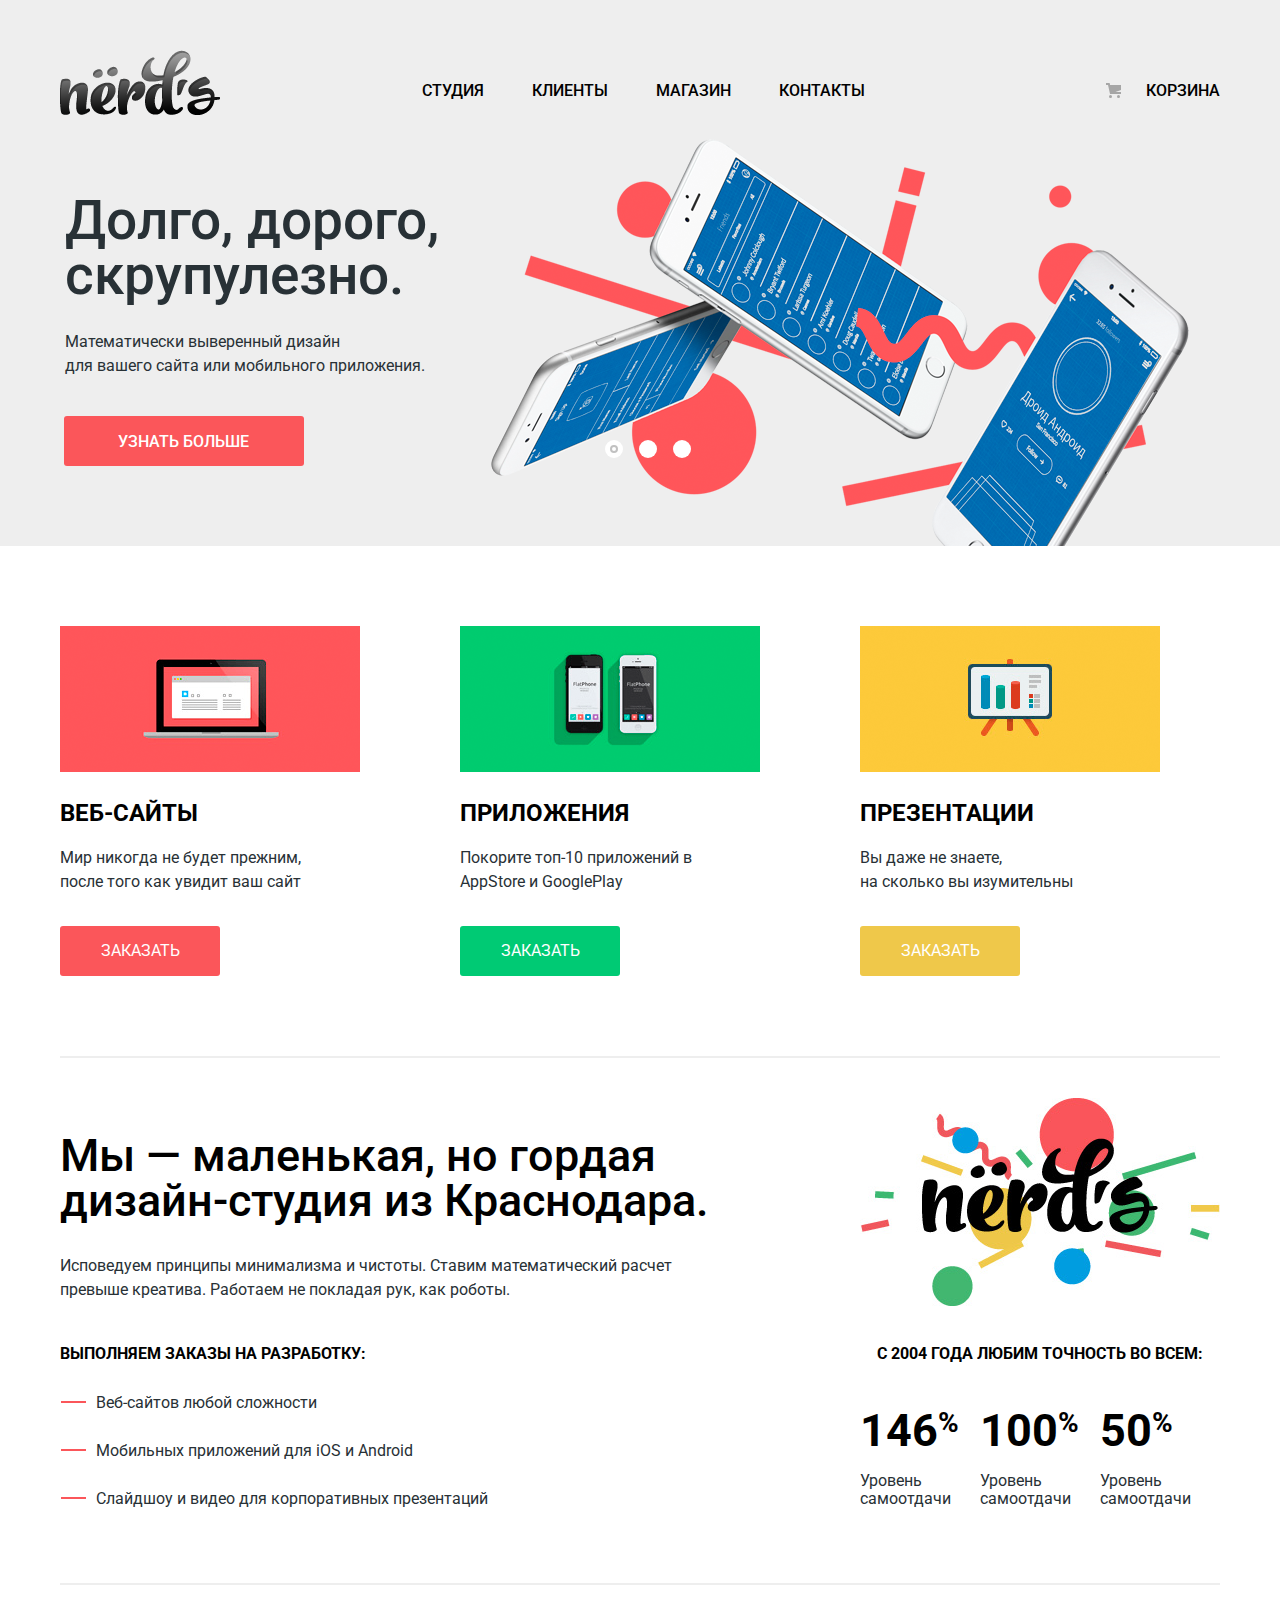
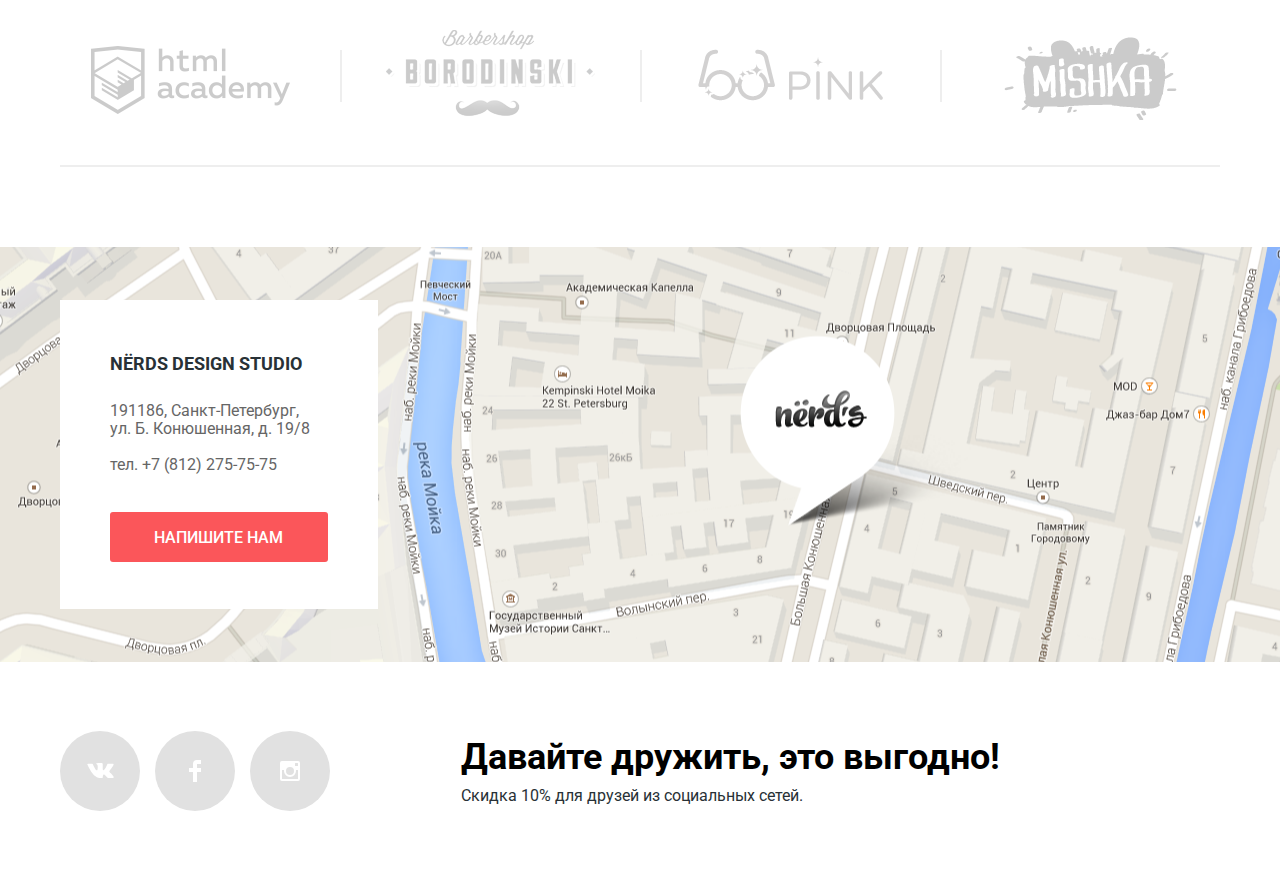
==== commit ec61eac4: "Fix v37" ====
--- a/index.html
+++ b/index.html
@@ -127,17 +127,19 @@
 		</div>
 		<div class="contacts">
 			<script type="text/javascript" charset="utf-8" async src="https://api-maps.yandex.ru/services/constructor/1.0/js/?sid=lVzua_i5UKK4bSViqxrnRqokc0dyRSr1&amp;width=100%25&amp;height=415&amp;lang=ru_RU&amp;sourceType=constructor&amp;scroll=true"></script>
-			<div class="contianer">
-				<div class="contacts-info">
-					<h2 class="visually-hidden">Наши Контакты</h2>
-					<h4>NЁRDS DESIGN STUDIO</h4>
-					<p>191186, Санкт-Петербург,<br>
-					ул. Б. Конюшенная, д. 19/8</p>
-					<p><a href="tel:78122757575">тел. +7 (812) 275-75-75</a></p>
-					<button class="button-send">Напишите нам</button>
-				</div>
-			</div>
-		</div>
+			<div class="contacts-inner">
+				<div class="container">
+					<div class="contacts-info">
+						<h2 class="visually-hidden">Наши Контакты</h2>
+						<h4>NЁRDS DESIGN STUDIO</h4>
+						<p>191186, Санкт-Петербург,<br>
+						ул. Б. Конюшенная, д. 19/8</p>
+						<p><a href="tel:78122757575">тел. +7 (812) 275-75-75</a></p>
+							<button class="button-send">Напишите нам</button>
+					</div>
+				</div>	
+			</div>
+		</div>	
 	</main>
 	<footer class="main-footer">
 		<div class="container">
@@ -203,6 +205,6 @@
 		</form>
 		<button class="modal-close" type="button" name="button-close-modal" title="Закрыть">Закрыть</button>
 	</div>
-	<script src="js/modal-post.js"></script>
+	<script src="js/modal-post.min.js"></script>
 	</body>
 </html>--- a/css/styles.css
+++ b/css/styles.css
@@ -18,6 +18,7 @@
 
 .container {
 	width: 1160px;
+	padding: 0 20px;
 	margin: 0 auto;
 }
 
@@ -53,14 +54,14 @@
 
 .site-navigation li {
 	display: inline-block;
-  vertical-align: top;
-
-  margin-right: 48px;
-  padding: 0;
-  padding-bottom: 3px;
-  white-space: nowrap;
-    
-  position: relative;
+	vertical-align: top;
+
+	margin-right: 48px;
+	padding: 0;
+	padding-bottom: 3px;
+	white-space: nowrap;
+	
+	position: relative;
 }
 
 .user-navigation {
@@ -406,6 +407,7 @@
 
 .application-button:active {
 	background-color: #00aa62;
+	color: rgba(255, 255, 255, 0.3);
 	box-shadow: inset 0 3px 0 0 #009958;
 }
 
@@ -434,6 +436,7 @@
 
 .presentation-button:active {
 	background-color: #e5a722;
+	color: rgba(255, 255, 255, 0.3);
 	box-shadow: inset 0 3px 0 0 #ce961f;
 }
 
@@ -559,64 +562,64 @@
 }
 
 .gallary-item {
-  clear: both;
-  margin-bottom: 80px;
-  border-top: solid 2px #eeeeee;
-  border-bottom: solid 2px #eeeeee;
-  font-size: 0;
+	clear: both;
+	margin-bottom: 80px;
+	border-top: solid 2px #eeeeee;
+	border-bottom: solid 2px #eeeeee;
+	font-size: 0;
 	
-  position: relative;
+	position: relative;
 }
 
 .gallary-item a {
-  display: inline-block;
-  vertical-align: middle;
-
-  width: 100%;
-  max-width: 260px;
-  margin: 0 20px;
-
-  line-height: 180px;
-  text-align: center;
+	display: inline-block;
+	vertical-align: middle;
+
+	width: 100%;
+	max-width: 260px;
+	margin: 0 20px;
+
+	line-height: 180px;
+	text-align: center;
 	
-  position: relative;
+	position: relative;
 }
 
 .gallary-item img {
-  vertical-align: middle;
-  opacity: 0.2;
-  cursor: pointer;
+	vertical-align: middle;
+	opacity: 0.2;
+	cursor: pointer;
 }
 
 .gallary-item img:hover {
-  opacity: 1;
+	opacity: 1;
 }
 
 .gallary-item img:active {
-  opacity: 0.1;
+	opacity: 0.1;
 }
 
 .gallary-item a:first-child {
-  margin-left: 0
+	margin-left: 0
 }
 
 .gallary-item a:last-child {
-  margin-right: 0
+	margin-right: 0
 }
 
 .gallary-item a::after {
-  content: "";
-  width: 2px;
-  height: 52px;
-  background-color: #eeeeee;
-
-  position: absolute;
-  top: 65px;
-  left: 280px;
+	content: "";
+	width: 2px;
+	height: 52px;
+	background-color: #eeeeee;
+
+	position: absolute;
+	top: 65px;
+	left: 280px;
 }
 
 .gallary-item a:last-child::after {
-  display: none;
+	display: none;
 }
 
 
@@ -637,31 +640,41 @@
 }
 
 .contacts-info {
+	display: inline-block;
+	max-width: 220px;
+	background-color: white;
+	padding-left: 50px;
+	padding-top: 49px;
+	padding-right: 50px;
+	max-width: 220px;
+}
+
+.contacts-inner {
 	position: absolute;
-	background-color: white;
-	top: 54px;
-	left: 35px;
-	padding-left: 50px;
-	padding-top: 31px;
-	padding-right: 50px;
+	left: 0;
+	top: 0;
+	width: 100%;
+	height: 100%;
+	display: flex;
+	align-items: center;
 }
 
 .contacts-info h4 {
 	margin: 0;
-  margin-bottom: 23px;
-  padding: 0;
-  font-size: 18px;
-  line-height: 30px;
-  font-weight: 700;
-  text-transform: uppercase;
+	padding: 0;
+	margin-bottom: 23px;
+	font-size: 18px;
+	line-height: 30px;
+	font-weight: 700;
+	text-transform: uppercase;
 }
 
 .contacts-info p {
-  line-height: 18px;
-  color: #666666;
+	line-height: 18px;
+	color: #666666;
 	
-  margin: 0;
-  margin-bottom: 18px;
+	margin: 0;
+	margin-bottom: 18px;
 	padding: 0;
 	text-decoration: none;
 }
@@ -675,7 +688,7 @@
 	display: inline-block;
 	padding-left: 44px;
 	padding-right: 45px;
-	margin-top: 33px;
+	margin-top: 20px;
 	padding-top: 17px;
 	padding-bottom: 15px;
 	margin-bottom: 47px;
@@ -695,6 +708,12 @@
 	background-color: #e74246;
 }
 
+.contacts-info .button-send:active {
+	background-color: #d7373b;
+	color: rgba(255, 255, 255, 0.3);
+	box-shadow: inset 0 3px 0 0 #c13135;
+}
+
 .social-block {
 	display: flex;
 	align-items: center;
@@ -711,6 +730,10 @@
 	margin: 0;
 }
 
+.social-buttons:active path {
+	
+}
+
 .vkontakte,
 .facebook,
 .instagram {
@@ -724,6 +747,13 @@
 	background-color: #fb565a;
 }
 
+.vkontakte:active path,
+.facebook:active path,
+.instagram:active path {
+	fill: #e37376;
+} 
+
+
 .social-buttons a {
 	display: flex;
 	align-items: center;
@@ -737,13 +767,16 @@
 	border-radius: 50%;
 }
 
+
 .social-description {
-	margin-left: 140px;
-}
-
-.social-button:active li {
-	opacity: 0.3;
-}
+	margin-left: 131px;
+}
+
+.social-buttons a:active { 
+	background-color: #d7373b; 
+	color: rgba(255, 255, 255, 0.3); 
+	box-shadow: inset 0 3px 0 0 rgba(0, 0, 0, 0.1); 
+} 
 
 .friendship {
 	margin: 0;
@@ -789,11 +822,6 @@
 	justify-content: space-between;
 }
 
-.filters {
-	margin: 0;
-	padding: 0;
-}
-
 .filters legend {
 	font-size: 18px;
 	line-height: 30px;
@@ -813,13 +841,14 @@
 	padding: 0;
 	border: none;
 	width: 260px;
-	margin-top: 60px;
-	margin-bottom: 62px; 
+	margin-top: 54px;
+	margin-right: 4px;
+	margin-bottom: 54px; 
 }
 
 .range-filter {
 	width: 260px;
-	margin-top: 57px;
+	margin-top: 48px;
 }
 
 .range-controls {
@@ -898,6 +927,23 @@
 
 .filter-fieldset {
 	border: 0;
+	margin: 0;
+	padding: 0;
+}
+
+.filter-fieldset input+label {
+	display: block;
+	position: relative;
+	padding-left: 36px;
+	margin-top: 15px;
+	padding-bottom: 5px;
+		
+	font-size: 16px;
+	line-height: 20px;
+	color: #283136;
+		
+	box-sizing: border-box;
+	cursor: pointer;
 }
 
 .filter-fieldset li:last-of-type {
@@ -909,19 +955,8 @@
 	margin: 0;
 }
 
-.filter-fieldset li {
-	display: block;
-	color: #283136;
-	font-size: 16px;
-	line-height: 20px;
-	margin-top: 15px;
-	padding-bottom: 5px;
-	position: relative;
-}
-
-.filter-fieldset label {
-	padding-left: 38px;
-	cursor: pointer;
+.filters-radio label {
+	padding-top: 2px;
 }
 
 .filter-fieldset label::before,
@@ -932,8 +967,8 @@
 .filter-input-radio + label::before {
 	content: "";
 	position: absolute;
-	width: 25px;
-	height: 25px;
+	width: 26px;
+	height: 26px;
 	background: url(../img/radio-off.svg) no-repeat;
 	left: 0px;
 	top: 0px;
@@ -945,6 +980,11 @@
 	height: 25px;
 	background: url(../img/radio-on.svg) no-repeat;
 	left: 0px;
+	top: 0px;
+}
+
+.checkbox-btn1 {
+	padding-top: 1px;
 }
 
 .filter-input-checkbox + label::before {
@@ -987,13 +1027,16 @@
 	opacity: 0.3;
 }
 
-.filter-descending::before {
-	content: "";
-	position: absolute;
-	width: 15px;
-	height: 15px;
-	top: 5px;
-	background: url(../img/icon-down-dir.svg) no-repeat;
+.radio-btn1 {
+	display: block;
+	position: relative;
+	padding-left: 36px;
+	margin-bottom: 20px;
+	font-size: 16px;
+	line-height: 20px;
+	color: #283136;
+	box-sizing: border-box;
+	cursor: pointer;
 }
 
 .form-btn {
@@ -1002,7 +1045,7 @@
 	padding: 0;
 	width: 260px;
 	height: 50px;
-	margin-left: 15px; 
+	margin-top: 2px;
 	font-size: 16px;
 	line-height: 18px;
 	font-weight: 500;
@@ -1019,6 +1062,12 @@
 	background-color: #dfdfdf
 }
 
+.form-btn:active {
+	background-color: #d5d5d5;
+	box-shadow: inset 0px 3px rgba(0, 0, 0, 0.1);
+	color: rgba(0, 0, 0, 0.3);
+}
+
 .filter {
 	width: 360px;
 	display:flex;
@@ -1047,13 +1096,14 @@
 	opacity: 0.3;
 }
 
-.filter li {
-	margin-right: 25px;
+.filter-price,
+.filter-type,
+.filter-name {
+	margin-right: 20px;
 }
 
 .filter .filter-descending {
-	margin-right: 15px;
-	margin-left: 25px;
+	margin-left: 23px;
 }
 
 .filter .filter-ascending {
@@ -1075,6 +1125,12 @@
 	justify-content: space-between;
 }
 
+.filters {
+	margin: 0;
+	padding: 0;
+	margin-right: 137px;
+}
+
 .sorting-switch-block {
 	padding-left: 32px;
 }
@@ -1105,7 +1161,7 @@
 .catalog-wrapper {
 	display: flex;
 	flex-direction: column;
-	margin-top: 58px;
+	margin-top: 56px;
 }
 
 .catalog-item-list {
@@ -1115,15 +1171,14 @@
 	margin: 0;
 	width: 760px;
 	justify-content: space-between;
-	margin-bottom: 27px;
-	margin-top: 53px;
+	margin-top: 52px;
 }
 
 .catalog-item {
 	position: relative;
 	margin: 0;
 	padding: 0;
-	margin-bottom: 60px;
+	margin-bottom: 34px;
 	line-height: 0;
 }
 
@@ -1201,6 +1256,10 @@
 .buy-item:hover {
 	background-color: #e74246;
 }
+
+.buy-item:active {
+	background-color: #d7373b;
+}
  
 .catalog-item:hover .catalog-info {
 	display:block
@@ -1211,64 +1270,82 @@
 }
 
 .pagination {
-	display:flex;
-	list-style-type: none;
-	padding: 0;
-	margin: 0;
-	margin-bottom: 30px;
+	margin: 0;
+	margin-top: 26px;
+	margin-bottom: 60px;
+	padding: 0;
+	list-style: none;
+		
+	font-size: 0;
+}
+
+.pagination li {
+	display: inline-block;
+	vertical-align: top;
+		
+	width: 50px;
+	margin-right: 11px;
+}
+
+.page-btn {
+	display: inline-block;
+	vertical-align: top;
+		
+	width: 50px;
+	margin-right: 10px;
+		
+	border-radius: 3px;
+	background-color: #eeeeee;
+		
+	box-sizing: border-box;
 }
 
 .pagination a {
-	background-color: #eeeeee;
-	color: black;
+	display: block;
+	width: 50px;
+	padding: 16px 0;
+		
+	text-align: center;
 	font-size: 16px;
 	line-height: 18px;
 	font-weight: 500;
+	text-decoration: none;
 	text-transform: uppercase;
-	border: none;
+	color: #000000;
+}
+
+.pagination .next-page,
+.next-page a {
+	width: 260px;
+	margin-right: 0;
+	box-sizing: border-box;
+}
+
+.page-btn:hover {
+	background-color: #e5e5e5;
+}
+
+.page-btn a:active {
+	background-color: #d5d5d5;
+	box-shadow: inset 0px 3px rgba(0, 0, 0, 0.1);
+	color: rgba(0, 0, 0, 0.3);
+}
+
+.pagination .page-btn-active:active {
+	color: #000000;
+}
+
+.pagination .page-btn-active {
+	width: 50px;
+	background-color: #ffffff;
+	border: solid 3px #dbdbdb;
 	box-shadow: none;
 }
 
-.pagination a:hover {
-	background-color: #dfdfdf;
-}
-
-.pagination-list-item.active {
-	color: black;
-	font-size: 16px;
-	line-height: 18px;
-	font-weight: 500;
-	width:44px;
-	height: 44px;
-	border: 3px solid #eeeeee;
-}
-
-.pagination-list-item a,
-.pagination-list-item {
-	display: flex;
-	justify-content: center;
-	align-items: center;
-	width: 50px;
-	height: 50px;
-	border-radius: 3px;
-	text-decoration: none;
-	color: black;
-	
-}
-
-.pagination-list-item {
-	margin-right: 11px;
-}
-
-.pagination-item-text a {
-	display: inline-flex;
-	justify-content: center;
-	align-items:center;
-	margin-left: 155px;
-	padding-left: 77px;
-	padding-right: 77px;
-	border-radius: 3px;
-	text-decoration: none;
+.page-btn-active a {
+	padding: 13px 0;
+	width: 44px;
+	height: 18px;
 }
 
 /* CATALOG END */
@@ -1436,14 +1513,14 @@
 }
 
 .modal-feedback-show {
-  display: block;
-  -webkit-animation: feedback-appear 0.5s;
-  animation: feedback-appear 0.5s;
+	display: block;
+	-webkit-animation: feedback-appear 0.5s;
+	animation: feedback-appear 0.5s;
 }
 
 .modal-feedback-error {
-  -webkit-animation: feedback-error 0.3s;
-  animation: feedback-error 0.3s;
+	-webkit-animation: feedback-error 0.3s;
+	animation: feedback-error 0.3s;
 }
 
 @-webkit-keyframes feedback-error {
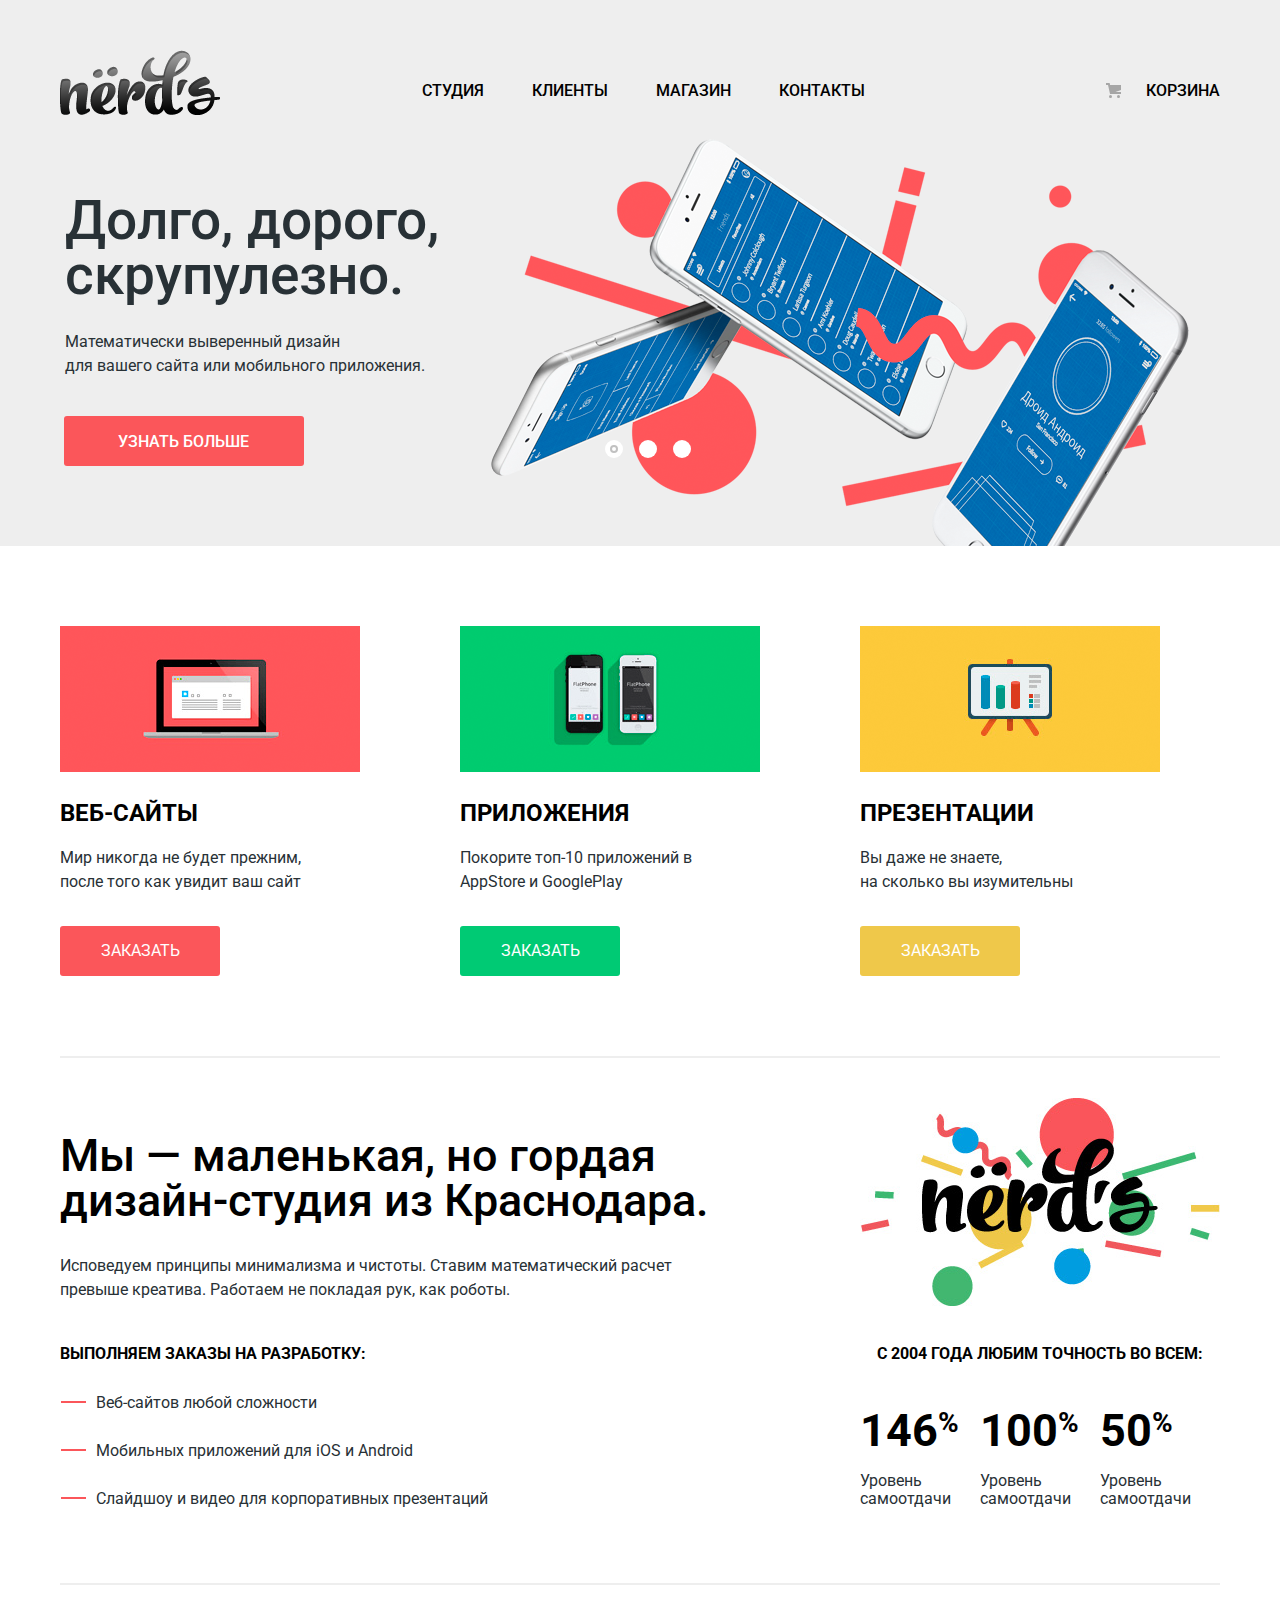
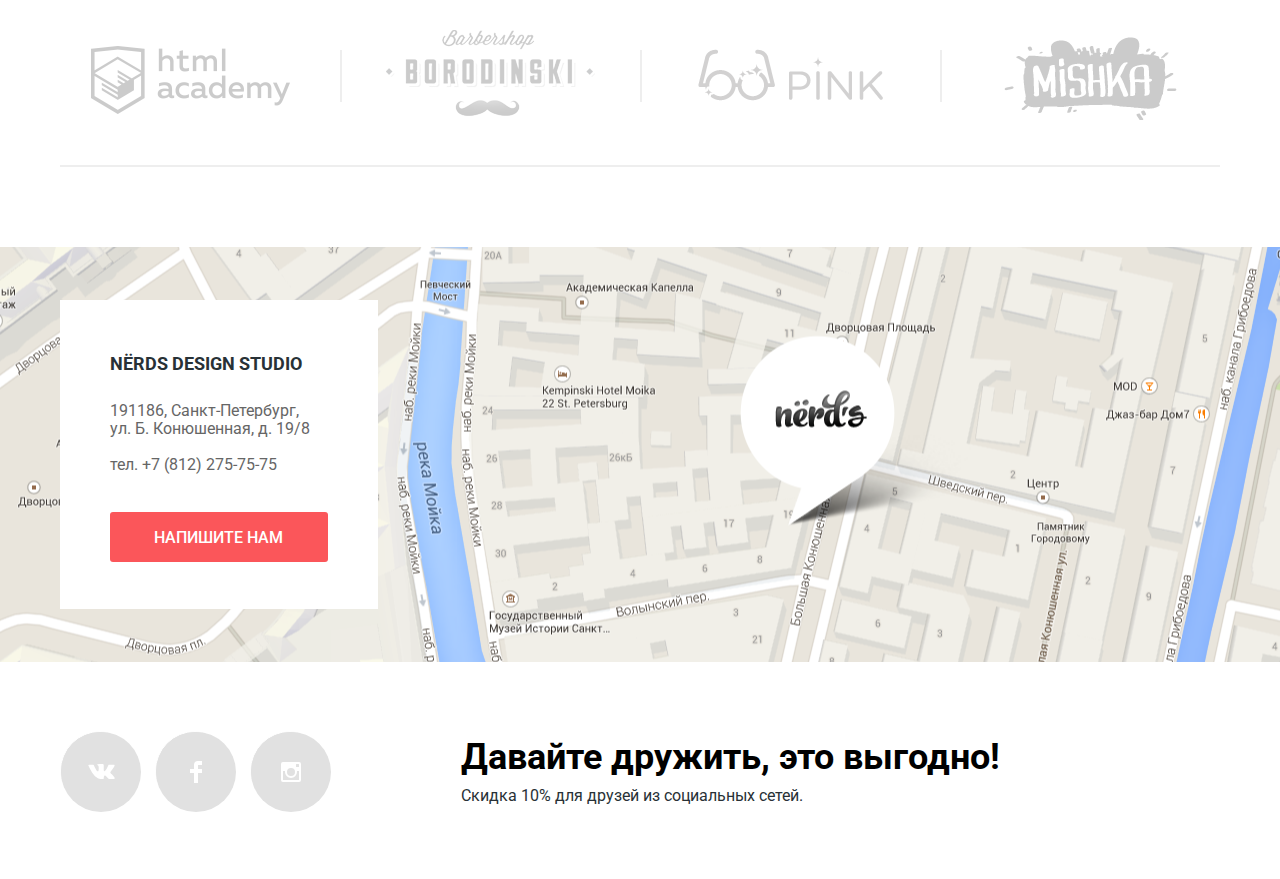
==== commit cfad1293: "Fix v42" ====
--- a/index.html
+++ b/index.html
@@ -5,7 +5,7 @@
 		<title>HTML Academy: Проект Нёрдс</title>
 		<link href="https://fonts.googleapis.com/css?family=Roboto:400,500,700" rel="stylesheet">
 		<link rel="stylesheet" href="css/normalize.css">
-		<link rel="stylesheet" href="css/styles.css">
+		<link rel="stylesheet" href="css/styles.min.css">
 	</head>
 	<body>
 	<header class="main-header">
@@ -86,10 +86,10 @@
 					<p>Исповедуем принципы минимализма и чистоты. Ставим математический расчет превыше креатива. Работаем не покладая рук, как роботы.</p>
 					<h5>Выполняем заказы на разработку:</h5>
 					<ul>
-            <li>Веб-сайтов любой сложности</li>
-            <li>Мобильных приложений для iOS и Android</li>
-            <li>Слайдшоу и видео для корпоративных презентаций</li>
-          </ul>
+			<li>Веб-сайтов любой сложности</li>
+			<li>Мобильных приложений для iOS и Android</li>
+			<li>Слайдшоу и видео для корпоративных презентаций</li>
+		  </ul>
 				</div>
 				<div class="studio-features-list column-right">
 					<img src="img/nerds-illustration.png" width="360" height="208" alt="Nerds">
@@ -201,7 +201,7 @@
 					<textarea name="massage" id="massage" cols="30" rows="10" placeholder="В свободной форме"></textarea>
 				</label>
 			</div>
-			<input type="submit" name="button-send" class="button-send" value="Отправить">
+			<input type="submit" name="button-send" class="button-send button-send-info" value="Отправить">
 		</form>
 		<button class="modal-close" type="button" name="button-close-modal" title="Закрыть">Закрыть</button>
 	</div>
--- a/css/styles.min.css
+++ b/css/styles.min.css
@@ -0,0 +1 @@
+*{padding:0;margin:0}body{min-width:1200px;padding:0;font-size:16px;line-height:24px;color:#283136;font-weight:400;font-family:'Roboto',Verdana,sans-serif}.container{width:1160px;padding:0 20px;margin:0 auto}.clearfix::after{content:"";display:table;clear:both}.main-header{width:100%;padding-top:50px;background-color:#eee}.main-navigation{display:-webkit-box;display:-ms-flexbox;display:flex;-webkit-box-pack:justify;-ms-flex-pack:justify;justify-content:space-between;-ms-flex-wrap:wrap;flex-wrap:wrap;margin:0}.site-navigation{display:-webkit-box;display:-ms-flexbox;display:flex;list-style-type:none;padding:0;margin:26px 0 0 0;width:440px;min-height:13px}.site-navigation li{display:inline-block;vertical-align:top;margin-right:48px;padding:0;padding-bottom:3px;white-space:nowrap;position:relative}.user-navigation{position:relative;list-style-type:none;max-width:160px;padding:0;margin:26px 0 3px 0}.site-navigation a,.user-navigation a{padding:0;margin:0;text-decoration:none;text-transform:uppercase;font-size:16px;line-height:30px;font-weight:500;color:#000;display:block;height:33px}.user-navigation a{padding-left:82px}.user-navigation::before{content:"";width:15px;height:15px;position:absolute;background:url(../img/cart-icon.svg) no-repeat;top:7px;left:42px}.main-header img:hover{opacity:.8}.main-header img:active{opacity:.3}.site-navigation a:focus,.user-navigation a:focus,.site-navigation a:hover,.user-navigation a:hover{color:#fb565a}.site-navigation a:active,.user-navigation a:active{text-decoration:none;color:#a6a6a6}.menu-active.active a{border-bottom:2px solid #fb565a}a{text-decoration:none}.visually-hidden{position:absolute;width:1px;height:1px;clip:rect(0,0,0,0)}.slider{clear:both;width:1160px;margin:0 auto;position:relative}.slider-controls{position:absolute;bottom:96px;width:240px;height:18px;left:50%;margin-left:-112px;text-align:center;z-index:100;font-size:0}.slider-controls label{position:relative;display:inline-block;vertical-align:middle;width:18px;height:18px;padding:8px;border-radius:50%;cursor:pointer}.slider-controls label::after{content:"";position:absolute;top:8px;left:8px;z-index:1;width:18px;height:18px;background:#fff;border-radius:50%}.slider-list{list-style:none}.slider-item{width:100%;height:100%;display:none;margin:0;padding:0;padding-top:48px}.slider-item:nth-child(1){background-image:url(../img/slide1.png);background-color:#eee;background-repeat:no-repeat;background-position:431px 17px}.slider-item:nth-child(2){background-image:url(../img/slide2.png);background-color:#eee;background-repeat:no-repeat;background-position:496px 0}.slider-item:nth-child(3){background-image:url(../img/slide3.png);background-color:#eee;background-repeat:no-repeat;background-position:401px 18px}.product--1:checked~.slider-list .slider-item:nth-child(1){display:block}.product--2:checked~.slider-list .slider-item:nth-child(2){display:block}.product--3:checked~.slider-list .slider-item:nth-child(3){display:block}.product--1:checked~.slider-controls .slider-controls-item--1::before,.product--2:checked~.slider-controls .slider-controls-item--2::before,.product--3:checked~.slider-controls .slider-controls-item--3::before{content:"";position:absolute;left:50%;top:50%;z-index:2;width:4px;height:4px;margin:-4px;background-color:inherit;border:2px solid #c1c1c1;border-radius:50%}.slider-item h3{max-width:600px;min-height:50px;margin:0;padding-top:23px;padding-left:5px;font-size:55px;line-height:55px;font-weight:500}.slider-item p{max-width:430px;margin:0;padding-top:27px;padding-left:5px}.slider-item-button{display:inline-block;vertical-align:middle;margin-top:38px;margin-left:4px;margin-bottom:80px;padding:17px 55px 15px 54px;border-radius:3px;text-decoration:none;font-size:16px;line-height:18px;font-weight:500;color:#fff;text-transform:uppercase;background-color:#fb565a}.slider-item-button:hover,.slider-item-button:focus{background-color:#e74246}.slider-item-button:active{background-color:#d7373b;color:rgba(255,255,255,.3);-webkit-box-shadow:0 3px rgba(0,0,0,.1) inset;box-shadow:0 3px rgba(0,0,0,.1) inset}.features{display:-webkit-box;display:-ms-flexbox;display:flex;margin-bottom:40px;margin-top:80px}.features-header{margin-bottom:31px;font-size:45px;line-height:45px;font-weight:500;color:#000}.features .container{padding:0;border-bottom:solid 2px #eee}.features-list{width:300px;float:left;margin-right:100px}.features-list:nth-child(3){margin-right:0}.features-item:nth-child(3){margin-right:0;padding-right:0}.web-site::before{content:"";display:inline-block;vertical-align:middle;width:300px;height:146px;background:url(../img/illustration-1.png) no-repeat}.features-list img{margin-bottom:19px}.features-list h3{padding:0;margin:0;text-transform:uppercase;color:#000;font-size:24px;line-height:30px;margin-bottom:18px}.features-list p{margin-bottom:31px}.web-site-button{display:block;width:160px;min-height:50px;margin-top:32px;margin-bottom:80px;padding:13px 0;font-size:16px;line-height:18px;color:#fff;text-transform:uppercase;text-align:center;text-decoration:none;background-color:#fb565a;border-radius:3px;border:0}.web-site-button,.application-button,.presentation-button{cursor:pointer}.web-site-button:hover,.web-site-button:focus{background-color:#e74246}.web-site-button:active{background-color:#d7373b;color:rgba(255,255,255,.3);-webkit-box-shadow:inset 0 3px 0 0 #c13135;box-shadow:inset 0 3px 0 0 #c13135}.application-button{display:block;width:160px;min-height:50px;margin-top:32px;margin-bottom:80px;padding:13px 0;font-size:16px;line-height:18px;color:#fff;text-transform:uppercase;text-align:center;text-decoration:none;background-color:#00ca74;border-radius:3px;border:0}.application-button:hover,.application-button:focus{background-color:#00bc6c}.application-button:active{background-color:#00aa62;color:rgba(255,255,255,.3);-webkit-box-shadow:inset 0 3px 0 0 #009958;box-shadow:inset 0 3px 0 0 #009958}.presentation-button{display:block;width:160px;min-height:50px;margin-top:32px;margin-bottom:80px;padding:13px 0;font-size:16px;line-height:18px;color:#fff;text-transform:uppercase;text-align:center;text-decoration:none;background-color:#efc84a;border-radius:3px;border:0}.presentation-button:hover,.presentation-button:focus{background-color:#eab534}.presentation-button:active{background-color:#e5a722;color:rgba(255,255,255,.3);-webkit-box-shadow:inset 0 3px 0 0 #ce961f;box-shadow:inset 0 3px 0 0 #ce961f}.column-left{width:700px;float:left;margin-top:35px}.column-right{width:360px;float:right;margin-bottom:75px;min-height:410px}.column-left p{width:680px}.studio-features-list p{margin-bottom:40px}.studio-features-list h5{margin-bottom:25px;font-weight:700;text-transform:uppercase;font-size:16px;line-height:24px;color:#000}.studio-features-list ul{list-style:none;margin:0;padding:0}.studio-features-list li{padding-left:36px;margin-bottom:24px;position:relative}.studio-features-list li:last-child{margin-bottom:0}.studio-features-list li::before{content:"";width:25px;height:2px;background-color:#fb565a;position:absolute;top:10px;left:1px}.studio-features-list img{margin-bottom:29px}.statistics-column{float:left;width:100px;margin-right:20px}.statistics-column:last-child{width:105px;margin-right:0}.gallary-content{display:-webkit-box;display:-ms-flexbox;display:flex;-webkit-box-pack:justify;-ms-flex-pack:justify;justify-content:space-between;-webkit-box-align:start;-ms-flex-align:start;align-items:flex-start;margin:0;padding:0;padding-right:43px;padding-left:31px;border-bottom:2px solid #eee;margin-bottom:80px}.studio-features-list .subtitle{display:block;text-align:center;font-weight:700;text-transform:uppercase;margin-bottom:30px;color:#000}.studio-features-list .percent{font-size:45px;line-height:70px;font-weight:700;color:#000}.percent sup{font-size:28px;line-height:30px}.gallary-item{margin:0;font-size:0;position:relative}.statistics-column p{margin:0;margin-top:6px;line-height:18px}.gallary-item{clear:both;margin-bottom:80px;border-top:solid 2px #eee;border-bottom:solid 2px #eee;font-size:0;position:relative}.gallary-item a{display:inline-block;vertical-align:middle;width:100%;max-width:260px;margin:0 20px;line-height:180px;text-align:center;position:relative}.gallary-item img{vertical-align:middle;opacity:.2;cursor:pointer}.gallary-item img:hover{opacity:1}.gallary-item img:active{opacity:.1}.gallary-item a:first-child{margin-left:0}.gallary-item a:last-child{margin-right:0}.gallary-item a::after{content:"";width:2px;height:52px;background-color:#eee;position:absolute;top:65px;left:280px}.gallary-item a:last-child::after{display:none}.contacts{display:-webkit-box;display:-ms-flexbox;display:flex;-webkit-box-orient:vertical;-webkit-box-direction:normal;-ms-flex-direction:column;flex-direction:column;-webkit-box-align:center;-ms-flex-align:center;align-items:center;position:relative;height:415px;background:url(../img/map-marker.png);background-color:#edebe4;background-repeat:no-repeat;background-position:center}.contacts-info{display:inline-block;max-width:220px;background-color:#fff;padding-left:50px;padding-top:49px;padding-right:50px;max-width:220px}.contacts-inner{position:absolute;left:0;top:0;width:100%;height:100%;display:-webkit-box;display:-ms-flexbox;display:flex;-webkit-box-align:center;-ms-flex-align:center;align-items:center}.contacts-info h4{margin:0;padding:0;margin-bottom:23px;font-size:18px;line-height:30px;font-weight:700;text-transform:uppercase}.contacts-info p{line-height:18px;color:#666;margin:0;margin-bottom:18px;padding:0;text-decoration:none}.contacts-info a{text-decoration:none;color:#666}.button-send{display:inline-block;vertical-align:middle;padding-left:44px;padding-right:45px;margin-top:20px;padding-top:17px;padding-bottom:15px;margin-bottom:47px;border-radius:3px;border:0;text-decoration:none;font-size:16px;line-height:18px;font-weight:500;color:#fff;text-transform:uppercase;background-color:#fb565a;cursor:pointer}.button-send-info{display:inline-block;vertical-align:middle;padding-left:77px;padding-right:77px;margin-bottom:0;cursor:pointer}.contacts-info .button-send:hover{background-color:#e74246}.contacts-info .button-send:active{background-color:#d7373b;color:rgba(255,255,255,.3);-webkit-box-shadow:inset 0 3px 0 0 #c13135;box-shadow:inset 0 3px 0 0 #c13135}.social-block{display:-webkit-box;display:-ms-flexbox;display:flex;-webkit-box-align:center;-ms-flex-align:center;align-items:center;width:1160px;min-height:217px}.social-buttons{display:-webkit-box;display:-ms-flexbox;display:flex;-webkit-box-pack:justify;-ms-flex-pack:justify;justify-content:space-between;list-style-type:none;width:270px;padding:0;margin:0}.vkontakte,.facebook,.instagram{display:inline-block;vertical-align:middle;width:78px;height:78px;background-color:#e1e1e1;border:1px solid #fff;border-radius:50%;vertical-align:top;position:relative;font-size:0}.vkontakte a:hover,.facebook a:hover,.instagram a:hover{background-color:#fb565a}.vkontakte:active path,.facebook:active path,.instagram:active path{fill:#e37376}.social-buttons a{display:-webkit-box;display:-ms-flexbox;display:flex;-webkit-box-align:center;-ms-flex-align:center;align-items:center;-webkit-box-pack:center;-ms-flex-pack:center;justify-content:center;padding:0;margin:0;width:80px;height:80px;margin-right:14px;background-color:#e1e1e1;border-radius:50%}.social-description{margin-left:131px}.social-buttons a:active{background-color:#d7373b;color:rgba(255,255,255,.3);-webkit-box-shadow:inset 0 3px 0 0 rgba(0,0,0,.1);box-shadow:inset 0 3px 0 0 rgba(0,0,0,.1)}.friendship{margin:0;margin-top:5px;font-size:36px;line-height:36px;font-weight:700;color:#000}.discount{margin-top:10px;line-height:22px}.header{display:-webkit-box;display:-ms-flexbox;display:flex;-webkit-box-pack:center;-ms-flex-pack:center;justify-content:center;width:100%;background-color:#eee}.header h1{display:block;background-color:#eee;font-size:55px;font-weight:500;line-height:55px;color:#000;margin-top:71px;margin-bottom:108px;padding:0;width:960px;text-align:center}.catalog-columns{display:-webkit-box;display:-ms-flexbox;display:flex;-webkit-box-pack:justify;-ms-flex-pack:justify;justify-content:space-between}.filters legend{font-size:18px;line-height:30px;text-transform:uppercase;font-weight:700}.filters ul{padding:0;margin:0;list-style:none;line-height:20px}.filter-item{margin:0;padding:0;border:0;width:260px;margin-top:54px;margin-right:4px;margin-bottom:54px}.range-filter{width:260px;margin-top:48px}.range-controls{position:relative;height:41px;margin-bottom:15px;padding-top:39px;padding-right:20px;padding-left:20px;background-color:#f1f1f1;border-radius:5px}.range-controls .scale{height:2px;background:#d7dcde}.range-controls .bar{width:70%;height:2px;background:#00ca74}.range-controls .toggle{position:absolute;top:31px;left:0;width:4px;height:4px;padding:0;border:8px solid #fff;background-color:#ababab;-webkit-box-shadow:0 2px 1px 0 #cfcfcf;box-shadow:0 2px 1px 0 #cfcfcf;border-radius:50%;cursor:pointer}.range-controls .toggle-min{left:18px}.range-controls .toggle-max{left:160px}.price-controls{font-size:0}.price-controls label{display:inline-block;vertical-align:middle;width:50%;font-size:16px;text-transform:uppercase}.price-controls input{width:60px;padding:8px 10px;margin-left:10px;font-family:Roboto,Arial,sans-serif;font-size:16px;text-align:center;color:#283136;border:0;border-radius:5px;background:#f1f1f1}.max-price{text-align:right}.filter-fieldset{border:0;margin:0;padding:0}.filter-fieldset input+label{display:block;position:relative;padding-left:36px;margin-top:15px;padding-bottom:5px;font-size:16px;line-height:20px;color:#283136;-webkit-box-sizing:border-box;box-sizing:border-box;cursor:pointer}.filter-fieldset li:last-of-type{margin-bottom:41px}.filter-fieldset ul{padding:0;margin:0}.filters-radio label{padding-top:2px}.filter-fieldset label::before,.filter-fieldset label::after{opacity:.4}.filter-input-radio+label::before{content:"";position:absolute;width:26px;height:26px;background:url(../img/radio-off.svg) no-repeat;left:0;top:0}.filter-input-radio:checked+label::after{content:"";position:absolute;width:25px;height:25px;background:url(../img/radio-on.svg) no-repeat;left:0;top:0}.checkbox-btn1{padding-top:1px}.filter-input-checkbox+label::before{content:"";position:absolute;width:25px;height:25px;background:url(../img/checkbox-off.svg) no-repeat;left:0;top:0}.filter-input-checkbox:checked+label::after{content:"";position:absolute;width:25px;height:25px;background:url(../img/checkbox-on.svg) no-repeat;left:0;top:0}.filter-input-checkbox:focus+label,.filter-input-radio:focus+label,.filter-input-checkbox:focus+label::before,.filter-input-radio:focus+label::before,.filter-input-checkbox:focus+label::after,.filter-input-radio:focus+label::after,.filter-fieldset label:hover,.filter-fieldset label:hover::before,.filter-fieldset label:hover::after{opacity:1;color:#000}.checkbox-button:disabled+label,.checkbox-button:disabled+label::before,.checkbox-button:disabled+label::after,.radio-button:disabled+label,.radio-button:disabled+label::before,.radio-button:disabled+label::after{opacity:.3}.radio-btn1{display:block;position:relative;padding-left:36px;margin-bottom:20px;font-size:16px;line-height:20px;color:#283136;-webkit-box-sizing:border-box;box-sizing:border-box;cursor:pointer}.form-btn{display:inline-block;vertical-align:middle;margin:0;padding:0;width:260px;height:50px;margin-top:2px;font-size:16px;line-height:18px;font-weight:500;text-transform:uppercase;background-color:#eee;-webkit-box-shadow:none;box-shadow:none;color:#000;border:0;cursor:pointer}.form-btn:hover,.form-btn:focus{background-color:#dfdfdf}.form-btn:active{background-color:#d5d5d5;-webkit-box-shadow:inset 0 3px rgba(0,0,0,.1);box-shadow:inset 0 3px rgba(0,0,0,.1);color:rgba(0,0,0,.3)}.filter{width:360px;display:-webkit-box;display:-ms-flexbox;display:flex;margin:0;padding:0;list-style-type:none;margin-top:-2px}.sort-filter{font-size:18px;line-height:18px;font-weight:700;color:#000;text-transform:uppercase;padding:0;margin:0}.filter a{color:#000;text-decoration:none;font-size:14px;line-height:18px;text-transform:uppercase;opacity:.3}.filter-price,.filter-type,.filter-name{margin-right:20px}.filter .filter-descending{margin-left:23px}.filter .filter-ascending{margin-right:0}.filter a:hover,.filter a:focus{opacity:.6}.filter a:active,.filter .active{opacity:1}.filters-block{display:-webkit-box;display:-ms-flexbox;display:flex;-webkit-box-pack:justify;-ms-flex-pack:justify;justify-content:space-between}.filters{margin:0;padding:0;margin-right:137px}.sorting-switch-block{padding-left:32px}.sorting-switch{opacity:.2}.sorting-switch:hover{opacity:.5}.sorting-switch.current{opacity:1}.sorting-switch{padding-left:15px}.catalog-block{display:-webkit-box;display:-ms-flexbox;display:flex;-webkit-box-pack:justify;-ms-flex-pack:justify;justify-content:space-between}.catalog-wrapper{display:-webkit-box;display:-ms-flexbox;display:flex;-webkit-box-orient:vertical;-webkit-box-direction:normal;-ms-flex-direction:column;flex-direction:column;margin-top:56px}.catalog-item-list{display:-webkit-box;display:-ms-flexbox;display:flex;-ms-flex-wrap:wrap;flex-wrap:wrap;padding:0;margin:0;width:760px;-webkit-box-pack:justify;-ms-flex-pack:justify;justify-content:space-between;margin-top:52px}.catalog-item{position:relative;margin:0;padding:0;margin-bottom:34px;line-height:0}.catalog-item:nth-child(2n+1){clear:both}.catalog-item::before{content:"";display:block;width:360px;height:40px;background:url(../img/browser.svg) no-repeat;opacity:.12}.catalog-item:hover::before{opacity:1}.catalog-info{padding-top:30px;background-color:#eee;text-align:center;position:absolute;bottom:0;left:0;width:361px;min-height:232px;display:none;opacity:1}.catalog-info h2{display:inline-block;vertical-align:middle;padding:0;margin:0 0 15px;font-size:18px;line-height:30px;font-weight:700;text-transform:uppercase}.catalog-info a:first-child{text-decoration:none;color:#000}.catalog-info p{width:240px;margin:auto auto 32px;line-height:18px}.buy-item{display:inline-block;vertical-align:middle;width:200px;padding:16px 20px;margin-bottom:43px;border-radius:3px;background-color:#fb565a;font-size:16px;line-height:18px;ont-weight:500;color:#fff;text-align:center;text-transform:uppercase;text-decoration:none;-webkit-box-sizing:border-box;box-sizing:border-box}.buy-item:hover{background-color:#e74246}.buy-item:active{background-color:#d7373b}.catalog-item:hover .catalog-info{display:block}.catalog-info h3{margin-bottom:20px}.pagination{margin:0;margin-top:26px;margin-bottom:60px;padding:0;list-style:none;font-size:0}.pagination li{display:inline-block;vertical-align:top;width:50px;margin-right:11px}.page-btn{display:inline-block;vertical-align:top;width:50px;margin-right:10px;border-radius:3px;background-color:#eee;-webkit-box-sizing:border-box;box-sizing:border-box}.pagination a{display:block;width:50px;padding:16px 0;text-align:center;font-size:16px;line-height:18px;font-weight:500;text-decoration:none;text-transform:uppercase;color:#000}.pagination .next-page,.next-page a{width:260px;margin-right:0;-webkit-box-sizing:border-box;box-sizing:border-box}.page-btn:hover{background-color:#e5e5e5}.page-btn a:active{background-color:#d5d5d5;-webkit-box-shadow:inset 0 3px rgba(0,0,0,.1);box-shadow:inset 0 3px rgba(0,0,0,.1);color:rgba(0,0,0,.3)}.pagination .page-btn-active:active{color:#000}.pagination .page-btn-active{width:50px;background-color:#fff;border:solid 3px #dbdbdb;-webkit-box-shadow:none;box-shadow:none}.page-btn-active a{padding:13px 0;width:44px;height:18px}.modal-post{width:760px;padding:100px;padding-top:67px;padding-bottom:85px;background-color:#fff;color:#000;-webkit-box-shadow:0 20px 40px 0 rgba(0,0,0,.75);box-shadow:0 20px 40px 0 rgba(0,0,0,.75);position:fixed;z-index:1000;top:50%;left:50%;margin-left:-468px;margin-top:-334px;display:none}.modal-close{width:22px;height:22px;padding:0;margin:0;border:0;cursor:pointer;background-color:#fff;position:absolute;top:78px;right:90px;font-size:0;opacity:.3;outline:0}.modal-close::before,.modal-close::after{content:"";width:22px;height:3px;background-color:#fb565a;border-radius:1px;position:absolute;top:10px;left:0}.modal-close::before{-webkit-transform:rotate(45deg);-ms-transform:rotate(45deg);transform:rotate(45deg)}.modal-close::after{-webkit-transform:rotate(-45deg);-ms-transform:rotate(-45deg);transform:rotate(-45deg)}.modal-close:hover{opacity:1}.modal-close:active{opacity:.1}.modal-post h2{font-size:45px;line-height:45px;font-weight:500;margin:0;margin-bottom:40px;color:#000}.modal-post-form{font-size:0}.modal-post-input{display:inline-block;vertical-align:middle;margin-bottom:33px}.modal-post-input:first-child{margin-right:40px}.modal-textarea{margin:0}.modal-post-label{display:block;width:160px;margin-bottom:10px;font-size:16px;line-height:18px;font-weight:700}.modal-post-form input[type=text],.modal-post-form input[type=email],.modal-post-form textarea{font-size:16px;line-height:18px;font-weight:400;color:rgba(68,68,68,.5);font-family:'Roboto',Verdana,sans-serif;background-color:#fff;border-radius:3px;border:2px solid #d7dcde;outline:0;width:100%;padding:14px;-webkit-box-sizing:border-box;box-sizing:border-box}.modal-post-form textarea{resize:none;padding:10px;padding-left:14px;padding-bottom:12px;vertical-align:top}.modal-post-form input[type=text],.modal-post-form input[type=email]{width:360px}.modal-post-form input[type=text]:hover,.modal-post-form input[type=email]:hover,.modal-post-form textarea:hover{border:2px solid #b4b9bb}.modal-post-form input[type=text]:focus,.modal-post-form input[type=email]:focus,.modal-post-form textarea:focus{border:2px solid #000;color:#000}.modal-post-form input[type=text]:invalid,.modal-post-form input[type=email]:invalid,.modal-post-form textarea:invalid{border:2px solid #e74246;color:#e74246}.modal-feedback-show{display:block;-webkit-animation:feedback-appear .5s;animation:feedback-appear .5s}.modal-feedback-error{-webkit-animation:feedback-error .3s;animation:feedback-error .3s}@-webkit-keyframes feedback-error{0%,to{-webkit-transform:none;transform:none}20%,60%{-webkit-transform:rotate(.5deg);transform:rotate(.5deg)}40%,80%{-webkit-transform:rotate(-.5deg);transform:rotate(-.5deg)}}@keyframes feedback-error{0%,to{-webkit-transform:none;transform:none}20%,60%{-webkit-transform:rotate(.5deg);transform:rotate(.5deg)}40%,80%{-webkit-transform:rotate(-.5deg);transform:rotate(-.5deg)}}@-webkit-keyframes feedback-appear{0%{-webkit-transform:scale(0);transform:scale(0)}to{-webkit-transform:scale(1);transform:scale(1)}}@keyframes feedback-appear{0%{-webkit-transform:scale(0);transform:scale(0)}to{-webkit-transform:scale(1);transform:scale(1)}}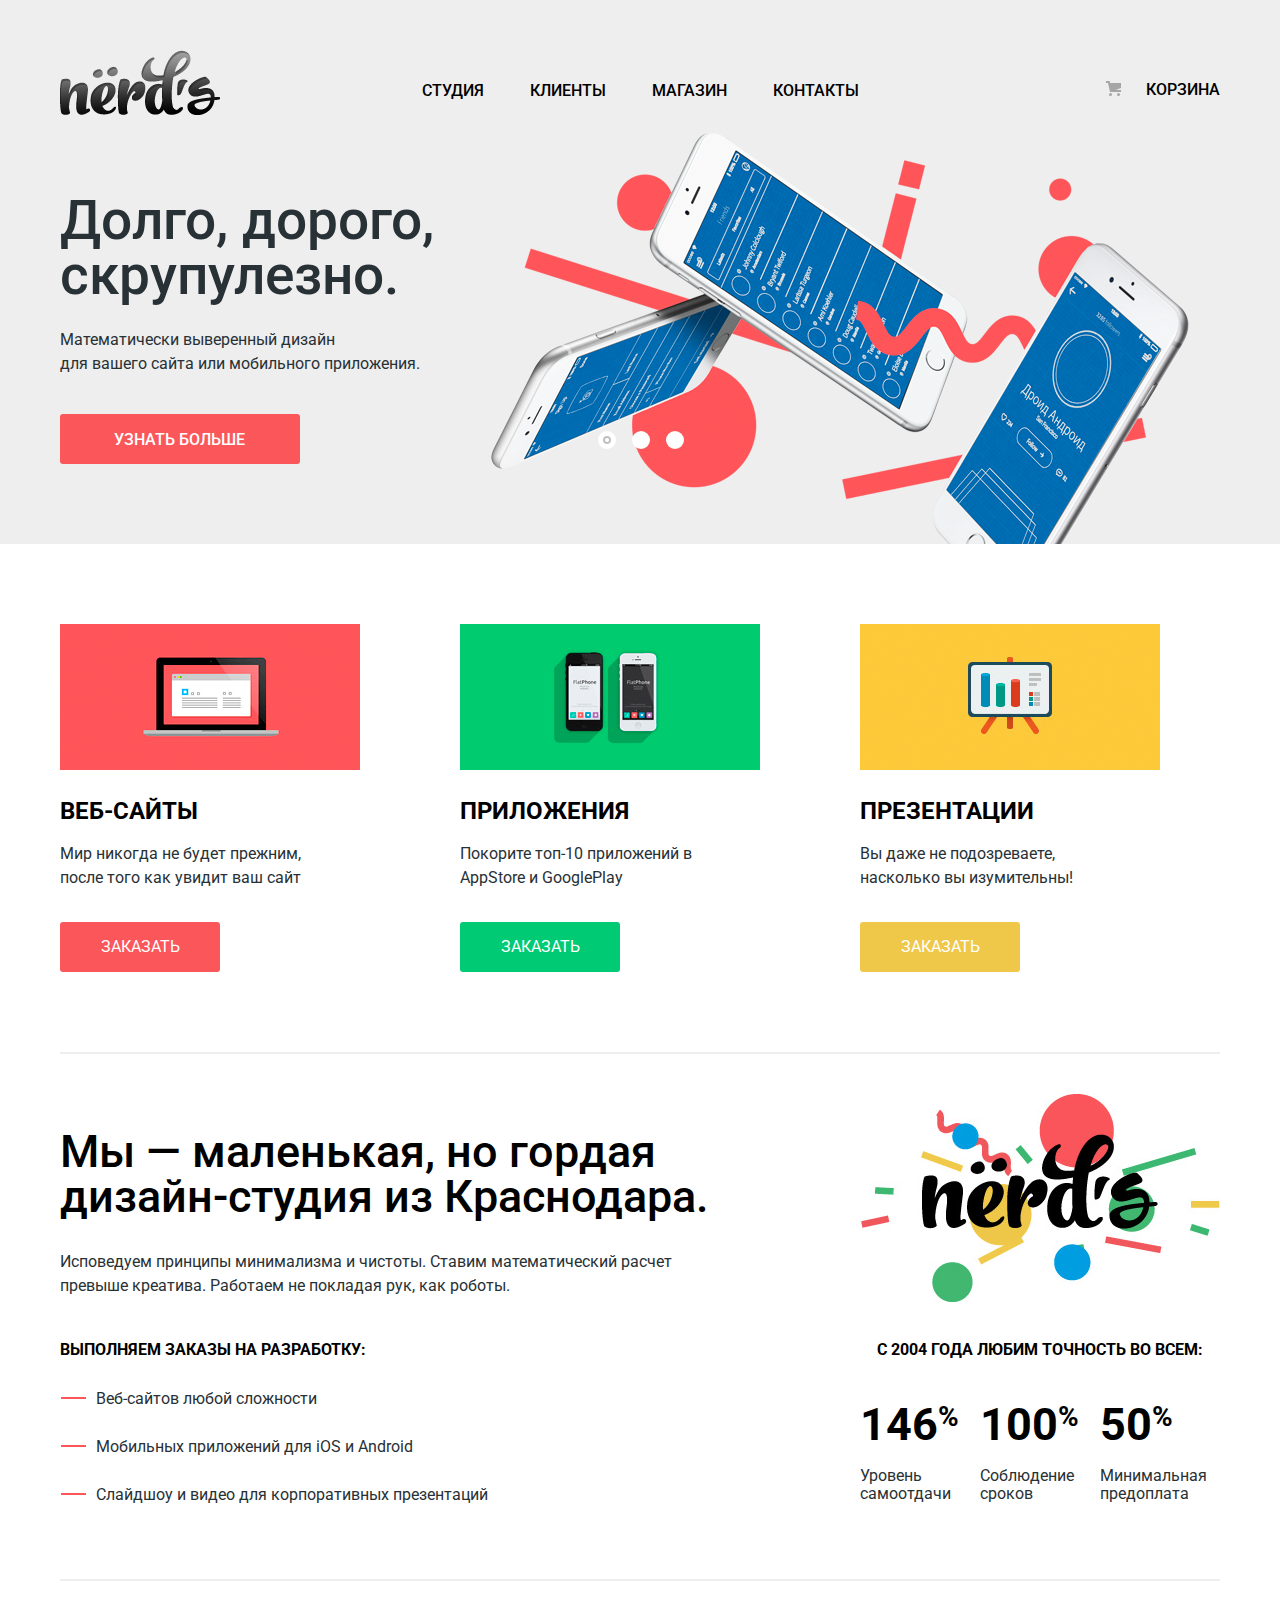
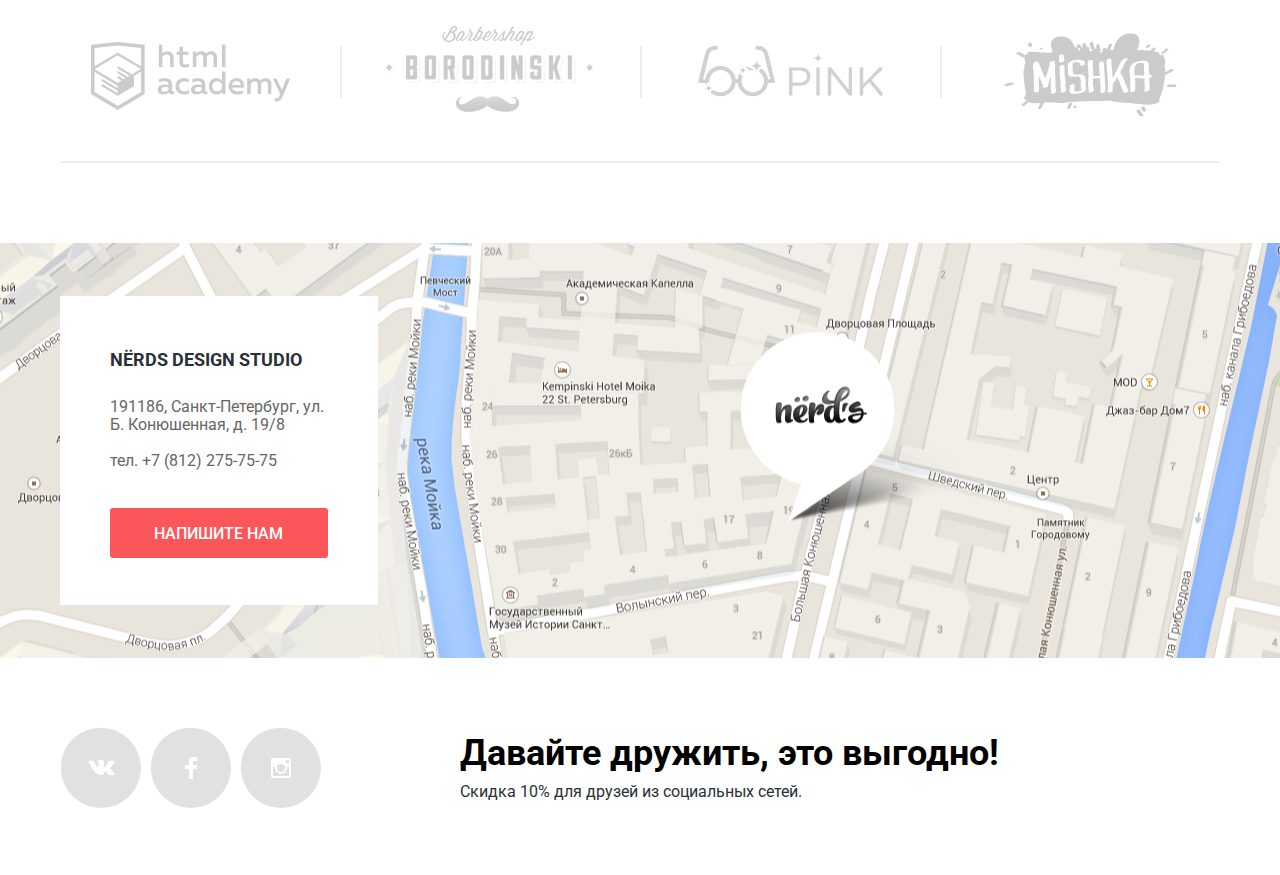
==== commit 50d8be10: "Fix v45" ====
--- a/index.html
+++ b/index.html
@@ -5,7 +5,7 @@
 		<title>HTML Academy: Проект Нёрдс</title>
 		<link href="https://fonts.googleapis.com/css?family=Roboto:400,500,700" rel="stylesheet">
 		<link rel="stylesheet" href="css/normalize.css">
-		<link rel="stylesheet" href="css/styles.min.css">
+		<link rel="stylesheet" href="css/styles.css">
 	</head>
 	<body>
 	<header class="main-header">
@@ -44,7 +44,7 @@
 					</li>
 					<li class="slider-item">
 						<h3>Любим математику как никто другой</h3>
-						<p>Никакого креатива, только математические формулы для расчета идеальных пропорций.</p>
+						<p>Никакого креатива, только математические формулы <br>для расчета идеальных пропорций.</p>
 						<a class="slider-item-button" href="#">Узнать больше</a>
 					</li>
 					<li class="slider-item">
@@ -62,50 +62,52 @@
 				<div class="features-list">
 					<img src="img/illustration-1.png" width="300" height="146" alt="Веб-Сайты">
 					<h3>Веб-Сайты</h3>
-					<p>Мир никогда не будет прежним,<br>после того как увидит ваш сайт</p>
+					<p>Мир никогда не будет прежним, после того как увидит ваш сайт</p>
 					<button class="web-site-button">Заказать</button>
 				</div>
 				<div class="features-list">
 					<img src="img/illustration-2.png" width="300" height="146" alt="Приложения">
 					<h3>Приложения</h3>
-					<p>Покорите топ-10 приложений в<br>AppStore и GooglePlay</p>
+					<p>Покорите топ-10 приложений в AppStore и GooglePlay</p>
 					<button class="application-button">Заказать</button>
 				</div>
 				<div class="features-list">
 					<img src="img/illustration-3.png" width="300" height="146" alt="Презентации">
 					<h3>Презентации</h3>
-					<p>Вы даже не знаете,<br>на сколько вы изумительны</p>
+					<p class="features-item">Вы даже не подозреваете, насколько вы изумительны!</p>
 					<button class="presentation-button">Заказать</button>
 				</div>
 			</div>
 		</div>
 		<div class="studio">
 			<div class="container">
-				<div class="studio-features-list column-left">
-					<h2 class="features-header">Мы 	&mdash; маленькая, но гордая дизайн-студия из Краснодара.</h2>
-					<p>Исповедуем принципы минимализма и чистоты. Ставим математический расчет превыше креатива. Работаем не покладая рук, как роботы.</p>
-					<h5>Выполняем заказы на разработку:</h5>
-					<ul>
-			<li>Веб-сайтов любой сложности</li>
-			<li>Мобильных приложений для iOS и Android</li>
-			<li>Слайдшоу и видео для корпоративных презентаций</li>
-		  </ul>
-				</div>
-				<div class="studio-features-list column-right">
-					<img src="img/nerds-illustration.png" width="360" height="208" alt="Nerds">
-					<b class="subtitle">С 2004 года любим точность во всем:</b>
-					<div class="statistics">
-						<div class="statistics-column">
-							<span class="percent">146<sup>%</sup></span>
-							<p>Уровень самоотдачи</p>
-						</div>
-						<div class="statistics-column">
-							<span class="percent">100<sup>%</sup></span>
-							<p>Уровень самоотдачи</p>
-						</div>
-						<div class="statistics-column">
-							<span class="percent">50<sup>%</sup></span>
-							<p>Уровень самоотдачи</p>
+				<div class="studio-features">
+					<div class="studio-features-list column-left">
+						<h2 class="features-header">Мы 	&mdash; маленькая, но гордая дизайн-студия из Краснодара.</h2>
+						<p>Исповедуем принципы минимализма и чистоты. Ставим математический расчет превыше креатива. Работаем не покладая рук, как роботы.</p>
+						<h5>Выполняем заказы на разработку:</h5>
+						<ul>
+							<li>Веб-сайтов любой сложности</li>
+							<li>Мобильных приложений для iOS и Android</li>
+							<li>Слайдшоу и видео для корпоративных презентаций</li>
+						 </ul>
+					</div>
+					<div class="studio-features-list column-right">
+						<img src="img/nerds-illustration.png" width="360" height="208" alt="Nerds">
+						<b class="subtitle">С 2004 года любим точность во всем:</b>
+						<div class="statistics">
+							<div class="statistics-column">
+								<span class="percent">146<sup>%</sup></span>
+								<p>Уровень самоотдачи</p>
+							</div>
+							<div class="statistics-column">
+								<span class="percent">100<sup>%</sup></span>
+								<p>Соблюдение сроков</p>
+							</div>
+							<div class="statistics-column">
+								<span class="percent">50<sup>%</sup></span>
+								<p>Минимальная предоплата</p>
+							</div>
 						</div>
 					</div>
 				</div>
@@ -132,7 +134,7 @@
 					<div class="contacts-info">
 						<h2 class="visually-hidden">Наши Контакты</h2>
 						<h4>NЁRDS DESIGN STUDIO</h4>
-						<p>191186, Санкт-Петербург,<br>
+						<p>191186, Санкт-Петербург,
 						ул. Б. Конюшенная, д. 19/8</p>
 						<p><a href="tel:78122757575">тел. +7 (812) 275-75-75</a></p>
 							<button class="button-send">Напишите нам</button>
--- a/css/styles.css
+++ b/css/styles.css
@@ -0,0 +1,1686 @@
+/* Проект Нёрды */
+
+* {
+	padding: 0;
+	margin: 0;
+}
+
+body {
+	min-width: 1200px;
+	padding: 0;
+	
+	font-size: 16px;
+	line-height: 24px;
+	color: #283136;
+	font-weight: 400;
+	font-family: 'Roboto', Verdana, sans-serif;
+}
+
+.container {
+	width: 1160px;
+	padding: 0 20px;
+	margin: 0 auto;
+}
+
+.clearfix::after {
+	content:"";
+	display:table;
+	clear:both
+}
+
+/* HEADER */
+
+.main-header {
+	width: 100%;
+	padding-top: 50px;
+	background-color: #eeeeee;
+}
+
+.main-navigation {
+	display:-webkit-box;
+	display:-ms-flexbox;
+	display:flex;
+	-webkit-box-pack: justify;
+	-ms-flex-pack: justify;
+	justify-content: space-between;
+	-ms-flex-wrap: wrap;
+	flex-wrap: wrap;
+	margin: 0;
+	padding: 0; 
+}
+
+.site-navigation {
+	display: -webkit-box;
+	display: -ms-flexbox;
+	display: flex;
+	align-items: center;
+	list-style-type: none;
+	padding: 0;
+	margin: 15px 0 0 0;
+	width: 440px;
+	min-height: 13px;
+}
+
+.site-navigation li {
+	display: inline-block;
+	vertical-align: top;
+	margin-right: 46px;
+	padding: 0;
+	padding-bottom: 3px;
+	white-space: nowrap;
+	position: relative;
+}
+
+.user-navigation {
+	display: flex;
+	align-items: center;
+	position: relative;
+	list-style-type: none;
+	max-width: 160px;
+	padding: 0;
+	margin: 10px 0 0 0;
+}
+
+.site-navigation a,
+.user-navigation a {
+	padding:0;
+	margin:0;
+	text-decoration: none;
+	text-transform: uppercase;
+	font-size: 16px;
+	line-height: 30px;
+	font-weight: 500;
+	color: black;
+	display: block;
+	height: 33px;
+}
+
+.user-navigation a {
+	padding-left: 82px;
+}
+
+.user-navigation::before {
+	content: "";
+	width: 15px;
+	height: 15px;
+	position: absolute;
+	background: url("../img/cart-icon.svg") no-repeat;
+	top: 21px;
+	left:42px;
+}
+
+.main-header img:hover {
+	opacity: 0.8;
+}
+
+.main-header img:active {
+	opacity: 0.3;
+}
+
+.site-navigation a:focus,
+.user-navigation a:focus,
+.site-navigation a:hover,
+.user-navigation a:hover {
+	color: #fb565a;
+}
+.site-navigation a:active,
+.user-navigation a:active {
+	text-decoration: none;
+	color: #a6a6a6;
+}
+.menu-active.active a {
+	border-bottom: 2px solid #fb565a;
+}
+
+/* HEADER END */
+
+/* SLIDER */
+
+a {
+	text-decoration: none;
+}
+
+.visually-hidden {
+	position: absolute;
+	width: 1px;
+	height: 1px;
+	clip: rect(0, 0, 0, 0);
+}
+
+.slider {
+	clear: both;
+	width: 1160px;
+	margin: 0 auto;
+	position: relative;
+}
+
+.slider-controls {
+	position: absolute;
+	bottom: 103px;
+	width: 240px;
+	height: 18px;
+	left: 50%;
+	margin-left: -119px; 
+	text-align: center;
+	z-index: 100;
+	font-size: 0;
+}
+
+.slider-controls label {
+	position: relative;
+	display: inline-block;
+	vertical-align: middle;
+	width: 18px;
+	height: 18px;
+	padding: 8px;
+	
+	border-radius: 50%;
+	cursor: pointer;
+}
+
+.slider-controls label::after {
+	content: "";
+	position: absolute;
+	top: 8px;
+	left: 8px;
+	z-index: 1;
+	width: 18px;
+	height: 18px;
+	background: #ffffff;
+	border-radius: 50%;
+}
+
+.slider-list {
+	list-style: none;
+}
+
+.slider-item {
+	width: 100%;
+	height: 100%;
+	display: none;
+	margin: 0;
+	padding: 0;
+	padding-top: 48px;
+}
+
+.slider-item:nth-child(1) {
+	background-image: url("../img/slide1.png");
+	background-color: #eeeeee;
+	background-repeat: no-repeat;
+	background-position: 431px 10px;
+}
+
+.slider-item:nth-child(2) {
+	background-image: url("../img/slide2.png");
+	background-color: #eeeeee;
+	background-repeat: no-repeat;
+	background-position: 496px 0px;
+}
+
+.slider-item:nth-child(3) {
+	background-image: url("../img/slide3.png");
+	background-color: #eeeeee;
+	background-repeat: no-repeat;
+	background-position: 401px 18px;
+}
+
+.product--1:checked ~ .slider-list .slider-item:nth-child(1) {
+	display: block;
+}
+
+.product--2:checked ~ .slider-list .slider-item:nth-child(2) {
+	display: block;
+}
+
+.product--3:checked ~ .slider-list .slider-item:nth-child(3) {
+	display: block;
+}
+
+.product--1:checked ~ .slider-controls .slider-controls-item--1::before,
+.product--2:checked ~ .slider-controls .slider-controls-item--2::before,
+.product--3:checked ~ .slider-controls .slider-controls-item--3::before {
+	content: "";
+	position: absolute;
+	left: 50%;
+	top: 50%;
+	z-index: 2;
+	width: 4px;
+	height: 4px;
+	margin: -4px;
+	background-color: inherit;
+	border: 2px solid #c1c1c1;
+	border-radius: 50%;
+}
+
+.slider-item h3 {
+	max-width: 600px;
+	min-height: 50px;
+	margin: 0;
+	padding-top: 23px;
+	font-size: 55px;
+	line-height: 55px;
+	font-weight: 500;
+}
+
+.slider-item p {
+	max-width: 430px;
+	margin: 0;
+	padding-top: 25px;
+}
+
+.slider-item-button {
+	display: inline-block;
+	vertical-align: middle;
+	margin-top: 38px;
+	margin-bottom: 80px;
+	padding:17px 55px 15px 54px;
+	border-radius: 3px;
+	text-decoration: none;
+	font-size: 16px;
+	line-height: 18px;
+	font-weight: 500;
+	color: white;
+	text-transform: uppercase;
+	background-color: #fb565a;
+}
+
+.slider-item-button:hover,
+.slider-item-button:focus {
+	background-color: #e74246;
+}
+
+.slider-item-button:active {
+	background-color: #d7373b;
+	color: rgba(255, 255, 255, 0.3);
+	-webkit-box-shadow: 0 3px rgba(0, 0, 0, 0.1) inset;
+	box-shadow: 0 3px rgba(0, 0, 0, 0.1) inset;
+}
+
+/* SLIDER END */
+
+/* CONTENT*/
+
+.features {
+	display: -webkit-box;
+	display: -ms-flexbox;
+	display: flex;
+	justify-content: space-between;
+	margin-bottom: 40px;
+	margin-top: 80px;
+}
+
+.features-header {
+	margin-bottom: 31px;
+		
+	font-size: 45px;
+	line-height: 45px;
+	font-weight: 500;
+	color: #000000;
+}
+
+.features .container {
+	padding: 0;
+	border-bottom: solid 2px #eeeeee;
+}
+
+.features-list {
+	width: 300px;
+	float: left;
+	margin-right: 100px;
+}
+
+/* TEST */
+
+.features-list:nth-child(3) {
+	margin-right: 0;
+}
+
+.features-item:nth-child(3) {
+	margin-right: 0;
+	padding-right: 0;
+ }
+
+.web-site::before {
+	content: "";
+	display: inline-block;
+	vertical-align: middle;
+	width:300px;
+	height:146px;
+	background: url("../img/illustration-1.png") no-repeat;
+}
+
+.features-list img {
+	margin-bottom: 19px;
+}
+
+.features-list h3 {
+	padding: 0;
+	margin: 0;
+	text-transform: uppercase;
+	color: #000000;
+	font-size: 24px;
+	line-height: 30px;
+	margin-bottom: 16px;
+}
+
+.features-list p {
+	width: 260px;
+	margin-bottom: 31px;
+}
+
+.features-list .features-item {
+	width: 240px;
+}
+
+.web-site-button {
+	display: block;
+	width: 160px;
+	min-height: 50px;
+	margin-top: 32px;
+	margin-bottom: 80px;
+	padding: 13px 0;
+	font-size: 16px;
+	line-height: 18px;
+	color: #ffffff;
+	text-transform: uppercase;
+	text-align: center;
+	text-decoration: none;
+	background-color: #fb565a;
+	border-radius: 3px;
+	border: none;
+}
+
+.web-site-button,
+.application-button,
+.presentation-button {
+	cursor: pointer;
+}
+
+.web-site-button:hover,
+.web-site-button:focus {
+	background-color: #e74246;
+}
+
+.web-site-button:active {
+	background-color: #d7373b;
+	color: rgba(255, 255, 255, 0.3);
+	-webkit-box-shadow: inset 0 3px 0 0 #c13135;
+	box-shadow: inset 0 3px 0 0 #c13135;
+}
+
+.application-button {
+	display: block;
+	width: 160px;
+	min-height: 50px;
+	margin-top: 32px;
+	margin-bottom: 80px;
+	padding: 13px 0;
+	font-size: 16px;
+	line-height: 18px;
+	color: #ffffff;
+	text-transform: uppercase;
+	text-align: center;
+	text-decoration: none;
+	background-color: #00ca74;
+	border-radius: 3px;
+	border: none;
+}
+
+.application-button:hover,
+.application-button:focus {
+	background-color:#00bc6c;
+}
+
+.application-button:active {
+	background-color: #00aa62;
+	color: rgba(255, 255, 255, 0.3);
+	-webkit-box-shadow: inset 0 3px 0 0 #009958;
+	box-shadow: inset 0 3px 0 0 #009958;
+}
+
+.presentation-button {
+	display: block;
+	width: 160px;
+	min-height: 50px;
+	margin-top: 32px;
+	margin-bottom: 80px;
+	padding: 13px 0;
+	font-size: 16px;
+	line-height: 18px;
+	color: #ffffff;
+	text-transform: uppercase;
+	text-align: center;
+	text-decoration: none;
+	background-color: #efc84a;
+	border-radius: 3px;
+	border: none;
+}
+
+.presentation-button:hover,
+.presentation-button:focus {
+	background-color: #eab534;
+}
+
+.presentation-button:active {
+	background-color: #e5a722;
+	color: rgba(255, 255, 255, 0.3);
+	-webkit-box-shadow: inset 0 3px 0 0 #ce961f;
+	box-shadow: inset 0 3px 0 0 #ce961f;
+}
+
+/* TABLE CONTENT */
+
+.studio-features{
+	display: flex;
+	justify-content: space-between;
+}
+
+.column-left {
+	width: 700px;
+	margin-top: 35px;
+}
+
+.column-right {
+	width: 360px;
+	margin-bottom: 75px;
+	min-height: 410px;
+}
+
+.column-left p {
+	width: 680px;
+}
+
+.studio-features-list p {
+	margin-bottom: 40px;
+}
+
+.studio-features-list h5 {
+	margin-bottom: 25px;
+	font-weight: bold;
+	text-transform: uppercase;
+	font-size: 16px;
+	line-height: 24px;
+	color: #000000;
+}
+
+.studio-features-list ul {
+	list-style: none;
+	margin: 0;
+	padding: 0;
+}
+
+.studio-features-list li {
+	padding-left: 36px;
+	margin-bottom: 24px;
+	position: relative;
+}
+
+.studio-features-list li:last-child {
+	margin-bottom: 0;
+}
+
+.studio-features-list li::before {
+	content: "";
+	width: 25px;
+	height: 2px;
+	background-color: #fb565a;
+	position: absolute;
+	top: 10px;
+	left: 1px;
+}
+
+.studio-features-list img {
+	margin-bottom: 29px;
+}
+
+.statistics-column {
+	float: left;
+	width: 100px;
+	margin-right: 20px;
+}
+
+.statistics-column:last-child {
+	width: 105px;
+	margin-right: 0px;
+}
+
+.gallary-content {
+	display: -webkit-box;
+	display: -ms-flexbox;
+	display: flex;
+	-webkit-box-pack: justify;
+	-ms-flex-pack: justify;
+	justify-content: space-between;
+	-webkit-box-align: start;
+	-ms-flex-align: start;
+	align-items: flex-start;
+	margin: 0;
+	padding: 0;
+	padding-right: 43px;
+	padding-left: 31px;
+	border-bottom: 2px solid #eeeeee;
+	margin-bottom: 80px;
+}
+
+.studio-features-list .subtitle {
+	display: block;
+	text-align: center;
+	font-weight: 700;
+	text-transform: uppercase;
+	margin-bottom: 28px;
+	color: #000000;
+}
+
+.studio-features-list .percent {
+	font-size: 45px;
+	line-height: 70px;
+	font-weight: 700;
+	color: #000000;
+}
+
+.percent sup {
+	font-size: 28px;
+	line-height: 30px;
+}
+
+.statistics-column p {
+	margin: 0;
+	margin-top: 7px;
+	line-height: 18px;
+}
+
+.gallary-item {
+	display: flex;
+	justify-content: space-between;
+	clear: both;
+	margin-bottom: 80px;
+	border-top: solid 2px #eeeeee;
+	border-bottom: solid 2px #eeeeee;
+	font-size: 0;
+	position: relative;
+}
+
+.gallary-item a {
+	width: 100%;
+	max-width: 260px;
+	margin: 0 20px;
+	line-height: 180px;
+	text-align: center;
+	position: relative;
+}
+
+.gallary-item img {
+	vertical-align: middle;
+	opacity: 0.2;
+	cursor: pointer;
+}
+
+.gallary-item img:hover {
+	opacity: 1;
+}
+
+.gallary-item img:active {
+	opacity: 0.1;
+}
+
+.gallary-item a:first-child {
+	margin-left: 0
+}
+
+.gallary-item a:last-child {
+	margin-right: 0
+}
+
+.gallary-item a::after {
+	content: "";
+	width: 2px;
+	height: 52px;
+	background-color: #eeeeee;
+	position: absolute;
+	top: 65px;
+	left: 280px;
+}
+
+.gallary-item a:last-child::after {
+	display: none;
+}
+
+
+/* CONTENT END */
+
+/* FOOTER */
+
+.contacts {
+	display: -webkit-box;
+	display: -ms-flexbox;
+	display: flex;
+	-webkit-box-orient: vertical;
+	-webkit-box-direction: normal;
+	-ms-flex-direction: column;
+	flex-direction: column;
+	-webkit-box-align: center;
+	-ms-flex-align: center;
+	align-items: center;
+	position: relative;
+	height: 415px;
+	background: url("../img/map-marker.png");
+	background-color: #edebe4;
+	background-repeat: no-repeat;
+	background-position: center;
+}
+
+.contacts-info {
+	display: inline-block;
+	max-width: 220px;
+	background-color: white;
+	padding-left: 50px;
+	padding-top: 49px;
+	padding-right: 50px;
+	max-width: 220px;
+}
+
+.contacts-inner {
+	position: absolute;
+	left: 0;
+	top: 0;
+	width: 100%;
+	height: 100%;
+	display: -webkit-box;
+	display: -ms-flexbox;
+	display: flex;
+	-webkit-box-align: center;
+	-ms-flex-align: center;
+	align-items: center;
+}
+
+.contacts-info h4 {
+	margin: 0;
+	padding: 0;
+	margin-bottom: 23px;
+	font-size: 18px;
+	line-height: 30px;
+	font-weight: 700;
+	text-transform: uppercase;
+}
+
+.contacts-info p {
+	width: 214px;
+	line-height: 18px;
+	color: #666666;
+	margin: 0;
+	margin-bottom: 18px;
+	padding: 0;
+	text-decoration: none;
+}
+
+.contacts-info a {
+	text-decoration: none;
+	color: #666666;
+}
+
+.button-send {
+	display: inline-block;
+	vertical-align: middle;
+	padding-left: 44px;
+	padding-right: 45px;
+	margin-top: 20px;
+	padding-top: 17px;
+	padding-bottom: 15px;
+	margin-bottom: 47px;
+	border-radius: 3px;
+	border: 0;
+	text-decoration: none;
+	font-size: 16px;
+	line-height: 18px;
+	font-weight: 500;
+	color: white;
+	text-transform: uppercase;
+	background-color: #fb565a;
+	cursor: pointer;
+}
+
+.button-send-info {
+	display: inline-block;
+	vertical-align: middle;
+	padding-left: 77px;
+	padding-right: 77px;
+	margin-bottom: 0;
+	cursor: pointer;
+}
+
+.contacts-info .button-send:hover {
+	background-color: #e74246;
+}
+
+.contacts-info .button-send:active {
+	background-color: #d7373b;
+	color: rgba(255, 255, 255, 0.3);
+	-webkit-box-shadow: inset 0 3px 0 0 #c13135;
+	box-shadow: inset 0 3px 0 0 #c13135;
+}
+
+.social-block {
+	display: -webkit-box;
+	display: -ms-flexbox;
+	display: flex;
+	-webkit-box-align: center;
+	-ms-flex-align: center;
+	align-items: center;
+	width: 1160px;
+	min-height: 217px;
+}
+
+.social-buttons {
+	display: -webkit-box;
+	display: -ms-flexbox;
+	display: flex;
+	-webkit-box-pack: justify;
+	-ms-flex-pack: justify;
+	justify-content: space-between;
+	align-items: center;
+	list-style-type: none;
+	width: 260px;
+	padding: 0;
+	margin: 0;
+}
+
+.vkontakte,
+.facebook,
+.instagram {
+	width: 78px;
+	height: 78px;
+	background-color: #e1e1e1;
+	border: 1px solid #ffffff;
+	border-radius: 50%;
+	vertical-align: top;
+
+	position: relative;
+	font-size: 0;
+}
+
+.vkontakte a:hover,
+.facebook a:hover,
+.instagram a:hover {
+	background-color: #fb565a;
+}
+
+.vkontakte:active path,
+.facebook:active path,
+.instagram:active path {
+	fill: #e37376;
+} 
+
+.social-buttons a {
+	display: -webkit-box;
+	display: -ms-flexbox;
+	display: flex;
+	-webkit-box-align: center;
+	-ms-flex-align: center;
+	align-items: center;
+	-webkit-box-pack: center;
+	-ms-flex-pack: center;
+	justify-content: center;
+	padding: 0;
+	margin: 0;
+	width: 80px;
+	height: 80px;
+	margin-right: 14px;
+	background-color: #e1e1e1;
+	border-radius: 50%;
+}
+
+
+.social-description {
+	margin-left: 140px;
+}
+
+.social-buttons a:active { 
+	background-color: #d7373b; 
+	color: rgba(255, 255, 255, 0.3); 
+	-webkit-box-shadow: inset 0 3px 0 0 rgba(0, 0, 0, 0.1); 
+	box-shadow: inset 0 3px 0 0 rgba(0, 0, 0, 0.1); 
+} 
+
+.friendship {
+	margin: 0;
+	margin-top: 5px;
+	font-size: 36px;
+	line-height: 36px;
+	font-weight: 700;
+	color:black;
+}
+
+.discount {
+	margin-top: 10px;
+	line-height: 22px;
+}
+
+/* FOOTER END */
+
+/* CTALOG */
+
+.header {
+	display: -webkit-box;
+	display: -ms-flexbox;
+	display: flex;
+	-webkit-box-pack: center;
+	-ms-flex-pack: center;
+	justify-content: center;
+	width: 100%;
+	background-color: #eeeeee;
+}
+
+.header h1 {
+	display: block;
+	background-color: #eeeeee;
+	font-size: 55px;
+	font-weight: 500;
+	line-height: 55px;
+	color: black;
+	margin-top: 71px;
+	margin-bottom: 108px;
+	padding: 0;
+	width: 960px;
+	text-align: center;
+}
+
+.catalog-columns {
+	display: -webkit-box;
+	display: -ms-flexbox;
+	display: flex;
+	-webkit-box-pack: justify;
+	-ms-flex-pack: justify;
+	justify-content: space-between;
+}
+
+.filters legend {
+	padding-top: 2px;
+	font-size: 18px;
+	line-height: 30px;
+	text-transform: uppercase;
+	font-weight: 700;
+}
+
+.filter-item {
+	margin: 0;
+	padding: 0;
+	border: none;
+	width: 260px;
+	margin-top: 54px;
+	margin-right: 4px;
+	margin-bottom: 54px; 
+}
+
+.range-filter {
+	width: 260px;
+	margin-top: 48px;
+}
+
+.range-controls {
+	position: relative;
+	height: 41px;
+	margin-bottom: 15px;
+	padding-top: 39px;
+	padding-right: 20px;
+	padding-left: 20px;
+	background-color: #f1f1f1;
+	border-radius: 5px;
+}
+
+.range-controls .scale {
+	height: 2px;
+	background: #d7dcde;
+}
+
+.range-controls .bar {
+	width: 70%;
+	height: 2px;
+	background: #00ca74;
+}
+
+.range-controls .toggle {
+	position: absolute;
+	top: 31px;
+	left: 0;
+	width: 4px;
+	height: 4px;
+	padding: 0;
+	border: 8px solid #ffffff;
+	background-color: #ababab;
+	-webkit-box-shadow: 0 2px 1px 0 #cfcfcf;
+	box-shadow: 0 2px 1px 0 #cfcfcf;
+	border-radius: 50%;
+	cursor: pointer;
+}
+
+.range-controls .toggle-min {
+	left: 18px;
+}
+
+.range-controls .toggle-max {
+	left: 160px;
+}
+
+.price-controls {
+	font-size: 0;
+}
+
+.price-controls label {
+	display: inline-block;
+	vertical-align: middle;
+	width: 50%;
+	font-size: 16px;
+	text-transform: uppercase;
+}
+
+.price-controls input {
+	width: 60px;
+	padding: 8px 10px;
+	margin-left: 10px;
+	font-family: Roboto, Arial, sans-serif;
+	font-size: 16px;
+	text-align: center;
+	color: #283136;
+	border: none;
+	border-radius: 5px;
+	background: #f1f1f1;
+}
+
+.max-price {
+	text-align: right;
+}
+
+/* FILTERS */
+
+.filter-fieldset {
+	border: 0;
+	margin: 0;
+	padding: 0;
+}
+
+.filter-fieldset input+label {
+	display: block;
+	position: relative;
+	padding-left: 36px;
+	margin-top: 13px;
+	padding-bottom: 5px;
+	font-size: 16px;
+	line-height: 20px;
+	color: #283136;
+	-webkit-box-sizing: border-box;
+	box-sizing: border-box;
+	cursor: pointer;
+}
+
+.filter-fieldset li:last-of-type {
+	margin-bottom: 38px;
+}
+
+.filter-fieldset ul {
+	padding: 0;
+	margin: 0;
+}
+
+.filters-radio label {
+	padding-top: 2px;
+}
+
+.filters-checkbox label {
+	padding-top: 2px;
+}
+
+.filter-fieldset label::before,
+.filter-fieldset label::after {
+	opacity: 0.4;
+}
+
+.filter-input-radio + label::before {
+	content: "";
+	position: absolute;
+	width: 26px;
+	height: 26px;
+	background: url(../img/radio-off.svg) no-repeat;
+	left: 0px;
+	top: 0px;
+}
+.filter-input-radio:checked + label::after {
+	content: "";
+	position: absolute;
+	width: 25px;
+	height: 25px;
+	background: url(../img/radio-on.svg) no-repeat;
+	left: 0px;
+	top: 0px;
+}
+
+.checkbox-btn1 {
+	padding-top: 1px;
+}
+
+.filter-input-checkbox + label::before {
+	content: "";
+	position: absolute;
+	width: 25px;
+	height: 25px;
+	background: url(../img/checkbox-off.svg) no-repeat;
+	left: 0px;
+	top: 0px;
+}
+.filter-input-checkbox:checked + label::after {
+	content: "";
+	position: absolute;
+	width: 25px;
+	height: 25px;
+	background: url(../img/checkbox-on.svg) no-repeat;
+	left: 0px;
+	top: 0px;
+}
+
+.filter-input-checkbox:focus + label,
+.filter-input-radio:focus + label,
+.filter-input-checkbox:focus + label::before,
+.filter-input-radio:focus + label::before,
+.filter-input-checkbox:focus + label::after,
+.filter-input-radio:focus + label::after,
+.filter-fieldset label:hover,
+.filter-fieldset label:hover::before,
+.filter-fieldset label:hover::after {
+	opacity: 1;
+	color: black;
+}
+.checkbox-button:disabled + label,
+.checkbox-button:disabled + label::before,
+.checkbox-button:disabled + label::after,
+.radio-button:disabled + label,
+.radio-button:disabled + label::before,
+.radio-button:disabled + label::after {
+	opacity: 0.3;
+}
+
+.radio-btn1 {
+	display: block;
+	position: relative;
+	padding-left: 36px;
+	margin-bottom: 20px;
+	font-size: 16px;
+	line-height: 20px;
+	color: #283136;
+	-webkit-box-sizing: border-box;
+	box-sizing: border-box;
+	cursor: pointer;
+}
+
+.form-btn {
+	display: inline-block;
+	vertical-align: middle;
+	margin: 0;
+	padding: 0;
+	width: 260px;
+	height: 50px;
+	margin-top: 7px;
+	font-size: 16px;
+	line-height: 18px;
+	font-weight: 500;
+	text-transform: uppercase;
+	background-color: #eeeeee;
+	-webkit-box-shadow: none;
+	box-shadow: none;
+	color: black;
+	border: none;
+	cursor: pointer; 
+}
+
+.form-btn:hover,
+.form-btn:focus {
+	background-color: #dfdfdf
+}
+
+.form-btn:active {
+	background-color: #d5d5d5;
+	-webkit-box-shadow: inset 0px 3px rgba(0, 0, 0, 0.1);
+	box-shadow: inset 0px 3px rgba(0, 0, 0, 0.1);
+	color: rgba(0, 0, 0, 0.3);
+}
+
+.filter {
+	width: 360px;
+	display:-webkit-box;
+	display:-ms-flexbox;
+	display:flex;
+	margin: 0;
+	padding: 0;
+	list-style-type: none;
+	margin-top: -2px;
+}
+
+.sort-filter {
+	font-size: 18px;
+	line-height: 18px;
+	font-weight: 700;
+	color: black;
+	text-transform: uppercase;
+	padding: 0;
+	margin:0;
+}
+
+.filter a {
+	color:black;
+	text-decoration: none;
+	font-size: 14px;
+	line-height: 18px;
+	text-transform: uppercase;
+	opacity: 0.3;
+}
+
+.filter-price,
+.filter-type,
+.filter-name {
+	margin-right: 20px;
+}
+
+.filter .filter-descending {
+	margin-left: 21px;
+}
+
+.filter .filter-ascending {
+	padding: 0;
+	margin-right: 0;
+}
+
+.filter a:hover,
+.filter a:focus {
+	opacity: 0.6;
+}
+
+.filter a:active,
+.filter .active {
+	opacity: 1;
+}
+
+.filters-block {
+	display: -webkit-box;
+	display: -ms-flexbox;
+	display: flex;
+	-webkit-box-pack: justify;
+	-ms-flex-pack: justify;
+	justify-content: space-between;
+}
+
+.filters {
+	margin: 0;
+	padding: 0;
+	margin-right: 137px;
+}
+
+.filters ul {
+	display: flex;
+	flex-direction: column;
+	list-style-type: none;
+	padding: 0;
+	margin: 0;
+}
+
+.sorting-switch-block {
+	padding-left: 32px;
+}
+
+.sorting-switch {
+	opacity: 0.2;
+}
+
+.sorting-switch:hover {
+	opacity: 0.5;
+}
+
+.sorting-switch.current {
+	opacity: 1.0;
+}
+
+.sorting-switch {
+	padding-left: 15px;
+}
+
+/* CATALOG WRAPPER*/
+
+.catalog-block {
+	display: -webkit-box;
+	display: -ms-flexbox;
+	display: flex;
+	-webkit-box-pack: justify;
+	-ms-flex-pack: justify;
+	justify-content: space-between;
+}
+
+.catalog-wrapper {
+	display: -webkit-box;
+	display: -ms-flexbox;
+	display: flex;
+	-webkit-box-orient: vertical;
+	-webkit-box-direction: normal;
+	-ms-flex-direction: column;
+	flex-direction: column;
+	margin-top: 56px;
+}
+
+.catalog-item-list {
+	display: -webkit-box;
+	display: -ms-flexbox;
+	display: flex;
+	-ms-flex-wrap: wrap;
+	flex-wrap: wrap;
+	padding: 0;
+	margin: 0;
+	width: 760px;
+	-webkit-box-pack: justify;
+	-ms-flex-pack: justify;
+	justify-content: space-between;
+	margin-top: 52px;
+}
+
+.catalog-item {
+	position: relative;
+	margin: 0;
+	padding: 0;
+	margin-bottom: 34px;
+	line-height: 0;
+}
+
+.catalog-item:hover {
+	box-shadow: 0 0 10px rgba(0,0,0,0.5);
+}
+
+.catalog-item:nth-child(2n+1) {
+	clear:both
+}
+
+.catalog-item::before {
+	content: "";
+	display: block;
+	width: 360px;
+	height: 40px;
+	background: url(../img/browser.svg) no-repeat;
+	opacity: 0.12;
+	border-radius: 0;
+}
+
+
+.catalog-item:hover::before {
+	opacity: 1;
+}
+
+.catalog-info {
+	padding-top: 30px;
+	background-color: #eee;
+	text-align: center;
+	position: absolute;
+	bottom: 0;
+	left: 0;
+	width: 361px;
+	min-height: 232px;
+	display: none;
+	opacity: 1;
+}
+
+.catalog-info h2 {
+	display:inline-block;
+	vertical-align: middle;
+	padding:0;
+	margin:0 0 15px;
+	font-size:18px;
+	line-height:30px;
+	font-weight:700;
+	text-transform:uppercase
+}
+
+.catalog-info a:first-child {
+	text-decoration:none;
+	color:#000
+}
+
+.catalog-info p {
+	width:240px;
+	margin:auto auto 32px;
+	line-height:18px
+}
+
+.buy-item {
+	display:inline-block;
+	vertical-align: middle;
+	width:200px;
+	padding:16px 20px;
+	margin-bottom:43px;
+	border-radius:3px;
+	background-color:#fb565a;
+	font-size:16px;
+	line-height:18px;
+	font-weight:500;
+	color:#fff;
+	text-align:center;
+	text-transform:uppercase;
+	text-decoration:none;
+	-webkit-box-sizing:border-box;
+	box-sizing:border-box
+}
+
+.buy-item:hover {
+	background-color: #e74246;
+}
+
+.buy-item:active {
+	background-color: #d7373b;
+	box-shadow: inset 0px 3px rgba(0, 0, 0, 0.1);
+	color: rgba(255, 255, 255, 0.3);;
+}
+ 
+.catalog-item:hover .catalog-info {
+	display:block
+}
+
+.catalog-info h3 {
+	margin-bottom: 20px;
+}
+
+.pagination {
+	display: flex;
+	margin: 0;
+	margin-top: 26px;
+	margin-bottom: 60px;
+	padding: 0;
+	list-style: none;
+	font-size: 0;
+}
+
+.pagination li {
+	display: inline-block;
+	vertical-align: top;	
+	width: 50px;
+	margin-right: 11px;
+}
+
+.page-btn {
+	display: inline-block;
+	vertical-align: top;
+	width: 50px;
+	margin-right: 10px;
+	border-radius: 3px;
+	background-color: #eeeeee;
+	-webkit-box-sizing: border-box;
+	box-sizing: border-box;
+}
+
+.pagination a {
+	display: block;
+	width: 50px;
+	padding: 16px 0;
+
+	text-align: center;
+	font-size: 16px;
+	line-height: 18px;
+	font-weight: 500;
+	text-decoration: none;
+	text-transform: uppercase;
+	color: #000000;
+}
+
+.pagination .next-page,
+.next-page a {
+	width: 260px;
+	margin-right: 0;
+	-webkit-box-sizing: border-box;
+	box-sizing: border-box;
+}
+
+.page-btn:hover {
+	background-color: #e5e5e5;
+}
+
+.page-btn a:active {
+	background-color: #d5d5d5;
+	-webkit-box-shadow: inset 0px 3px rgba(0, 0, 0, 0.1);
+	box-shadow: inset 0px 3px rgba(0, 0, 0, 0.1);
+	color: rgba(0, 0, 0, 0.3);
+}
+
+.pagination .page-btn-active:active {
+	color: #000000;
+}
+
+.pagination .page-btn-active {
+	width: 50px;
+	background-color: #ffffff;
+	border: solid 3px #dbdbdb;
+	-webkit-box-shadow: none;
+	box-shadow: none;
+}
+
+.page-btn-active a {
+	padding: 13px 0;
+	width: 44px;
+	height: 18px;
+}
+
+/* CATALOG END */
+
+
+/* MODAL POPAP */
+
+.modal-post {
+	width: 760px;
+	padding: 100px;
+	padding-top: 67px;
+	padding-bottom: 85px;
+	background-color: #ffffff;
+	color: #000000;
+	-webkit-box-shadow: 0 20px 40px 0 rgba(0, 0, 0, 0.75);
+	box-shadow: 0 20px 40px 0 rgba(0, 0, 0, 0.75);
+	position: fixed;
+	z-index: 1000;
+	top: 50%;
+	left: 50%;
+	margin-left: -468px;
+	margin-top: -334px;
+	display: none;
+}
+
+.modal-close {
+	width: 22px;
+	height: 22px;
+	padding: 0;
+	margin: 0;	
+	border: 0;
+	cursor: pointer;
+	background-color: #ffffff;
+	position: absolute;
+	top: 78px;
+	right: 90px;
+	font-size: 0;
+	opacity: 0.3;
+	outline: none;
+}
+
+.modal-close::before,
+.modal-close::after {
+	content: "";
+	width: 22px;
+	height: 3px;
+	background-color: #fb565a;
+	border-radius: 1px;
+	position: absolute;
+	top: 10px;
+	left: 0;
+}
+
+.modal-close::before {
+	-webkit-transform: rotate(45deg);
+	-ms-transform: rotate(45deg);
+	transform: rotate(45deg);
+}
+
+.modal-close::after {
+	-webkit-transform: rotate(-45deg);
+	-ms-transform: rotate(-45deg);
+	transform: rotate(-45deg);
+}
+
+.modal-close:hover {
+	opacity: 1;
+}
+
+.modal-close:active {
+	opacity: 0.1;
+}
+
+.modal-post h2 {
+	font-size: 45px;
+	line-height: 45px;
+	font-weight: 500;
+	margin: 0;
+	margin-bottom: 40px;
+	color: #000000;
+}
+
+.modal-post-form {
+	font-size: 0;
+}
+
+.modal-post-input {
+	display: inline-block;
+	vertical-align: middle;
+	margin-bottom: 33px;
+}
+
+.modal-post-input:first-child {
+	margin-right: 40px;
+}
+
+.modal-textarea {
+	margin: 0;
+}
+
+.modal-post-label {
+	display: block;
+	width: 160px;
+	margin-bottom: 10px;
+	font-size: 16px;
+	line-height: 18px;
+	font-weight: 700;
+}
+
+.modal-post-form input[type="text"],
+.modal-post-form input[type="email"],
+.modal-post-form textarea {
+	font-size: 16px;
+	line-height: 18px;
+	font-weight: 400;
+	color: rgba(68, 68, 68, 0.5);
+	font-family: 'Roboto', Verdana, sans-serif;
+	background-color: #ffffff;
+	border-radius: 3px;
+	border: 2px solid #d7dcde;
+	outline: none;	
+	width: 100%;
+	padding: 14px;
+	-webkit-box-sizing: border-box;
+	box-sizing: border-box;
+}
+
+.modal-post-form textarea {
+	resize: none;
+	padding: 10px;
+	padding-left: 14px;
+	padding-bottom: 12px;
+	vertical-align: top;
+}
+
+.modal-post-form input[type="text"],
+.modal-post-form input[type="email"] {
+	width: 360px;
+}
+
+.modal-post-form input[type="text"]:hover,
+.modal-post-form input[type="email"]:hover,
+.modal-post-form textarea:hover {
+	border: 2px solid #b4b9bb;
+}
+
+.modal-post-form input[type="text"]:focus,
+.modal-post-form input[type="email"]:focus,
+.modal-post-form textarea:focus {
+	border: 2px solid #000000;
+	color: #000000;
+}
+
+.modal-post-form input[type="text"]:invalid,
+.modal-post-form input[type="email"]:invalid,
+.modal-post-form textarea:invalid {
+	border: 2px solid #e74246;
+	color: #e74246;
+}
+
+.modal-feedback-show {
+	display: block;
+	-webkit-animation: feedback-appear 0.5s;
+	animation: feedback-appear 0.5s;
+}
+
+.modal-feedback-error {
+	-webkit-animation: feedback-error 0.3s;
+	animation: feedback-error 0.3s;
+}
+
+@-webkit-keyframes feedback-error {
+	0%, 100% {
+		-webkit-transform: none;
+		transform: none;
+	}
+	20%, 60% {
+		-webkit-transform: rotate(0.5deg);
+		transform: rotate(0.5deg);
+	}
+		40%, 80% {
+		-webkit-transform: rotate(-0.5deg);
+		transform: rotate(-0.5deg);
+	}
+}
+
+@keyframes feedback-error {
+	0%, 100% {
+		-webkit-transform: none;
+		transform: none;
+	}
+	20%, 60% {
+		-webkit-transform: rotate(0.5deg);
+		transform: rotate(0.5deg);
+	}
+	40%, 80% {
+		-webkit-transform: rotate(-0.5deg);
+		transform: rotate(-0.5deg);
+	}
+}
+
+@-webkit-keyframes feedback-appear {
+	0% {
+		-webkit-transform: scale(0);
+		transform: scale(0);
+	}
+	100%{
+		-webkit-transform: scale(1);
+		transform: scale(1);
+	}
+}
+
+@keyframes feedback-appear {
+	0% {
+		-webkit-transform: scale(0);
+		transform: scale(0);
+	}
+	100%{
+		-webkit-transform: scale(1);
+		transform: scale(1);
+	}
+}
+
+/* MODAL POPAP END */
+
+
+
